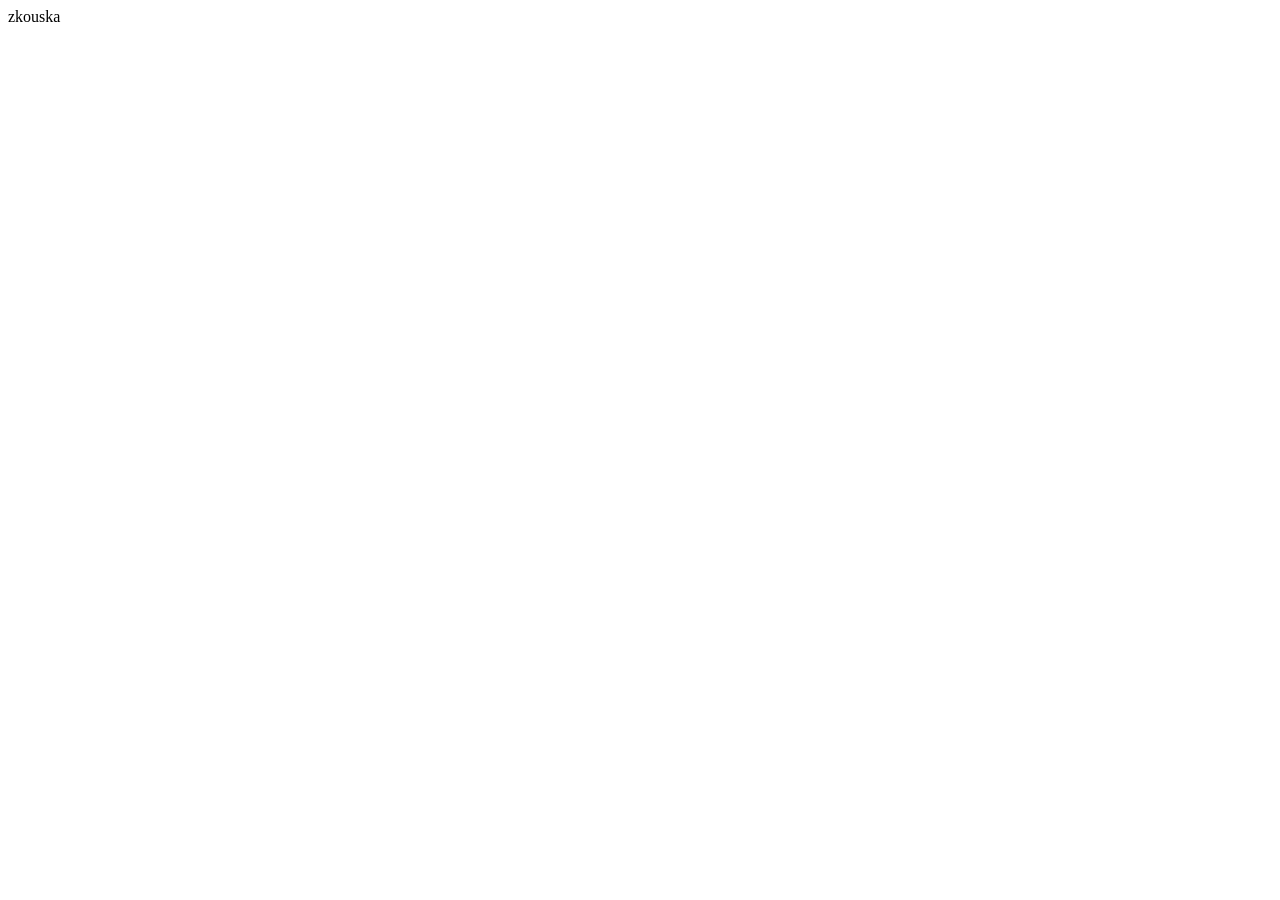
==== index.html @ f2279b3b "first commit" ====
<!DOCTYPE html>
<html lang="en">
<head>
    <meta charset="UTF-8">
    <meta name="viewport" content="width=device-width, initial-scale=1.0">
    <title>zkouska</title>
</head>
<body>
    zkouska
</body>
</html>
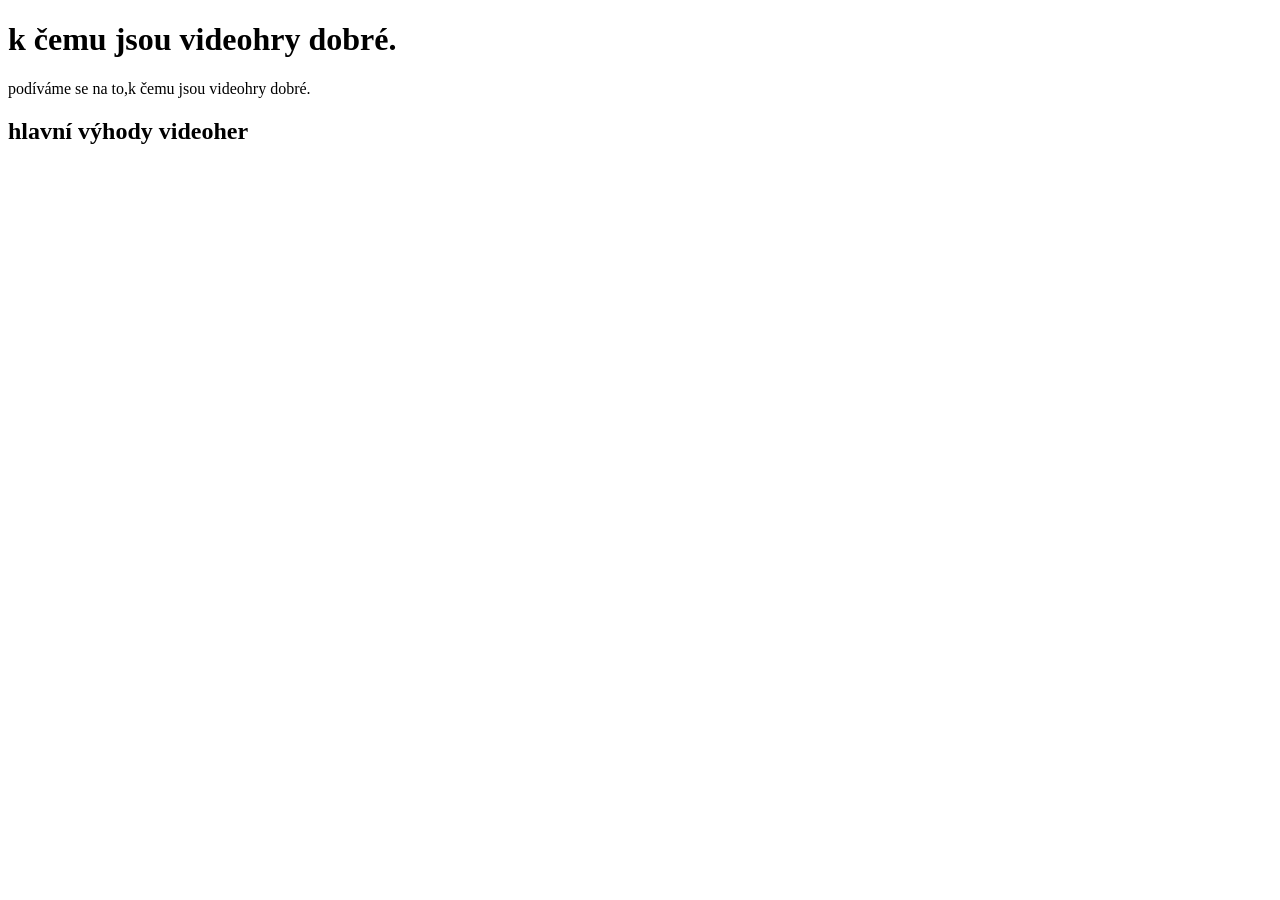
==== commit ba3e09a3: "zkouska commit github" ====
--- a/index.html
+++ b/index.html
@@ -1,11 +1,13 @@
 <!DOCTYPE html>
-<html lang="en">
+<html>
 <head>
-    <meta charset="UTF-8">
-    <meta name="viewport" content="width=device-width, initial-scale=1.0">
-    <title>zkouska</title>
+  <title>videohry</title>
+  <link href="style.css" type="text/css" rel="stylesheet">
+  <meta name="viewport" content="width=device-width, initial-scale=1.0">
+  <meta charset="utf-8">
 </head>
-<body>
-    zkouska
+<h1> k čemu jsou videohry dobré.</h1>
+<body>podíváme se na to,k čemu jsou videohry dobré.
+<h2>hlavní výhody videoher</h2>
 </body>
 </html>
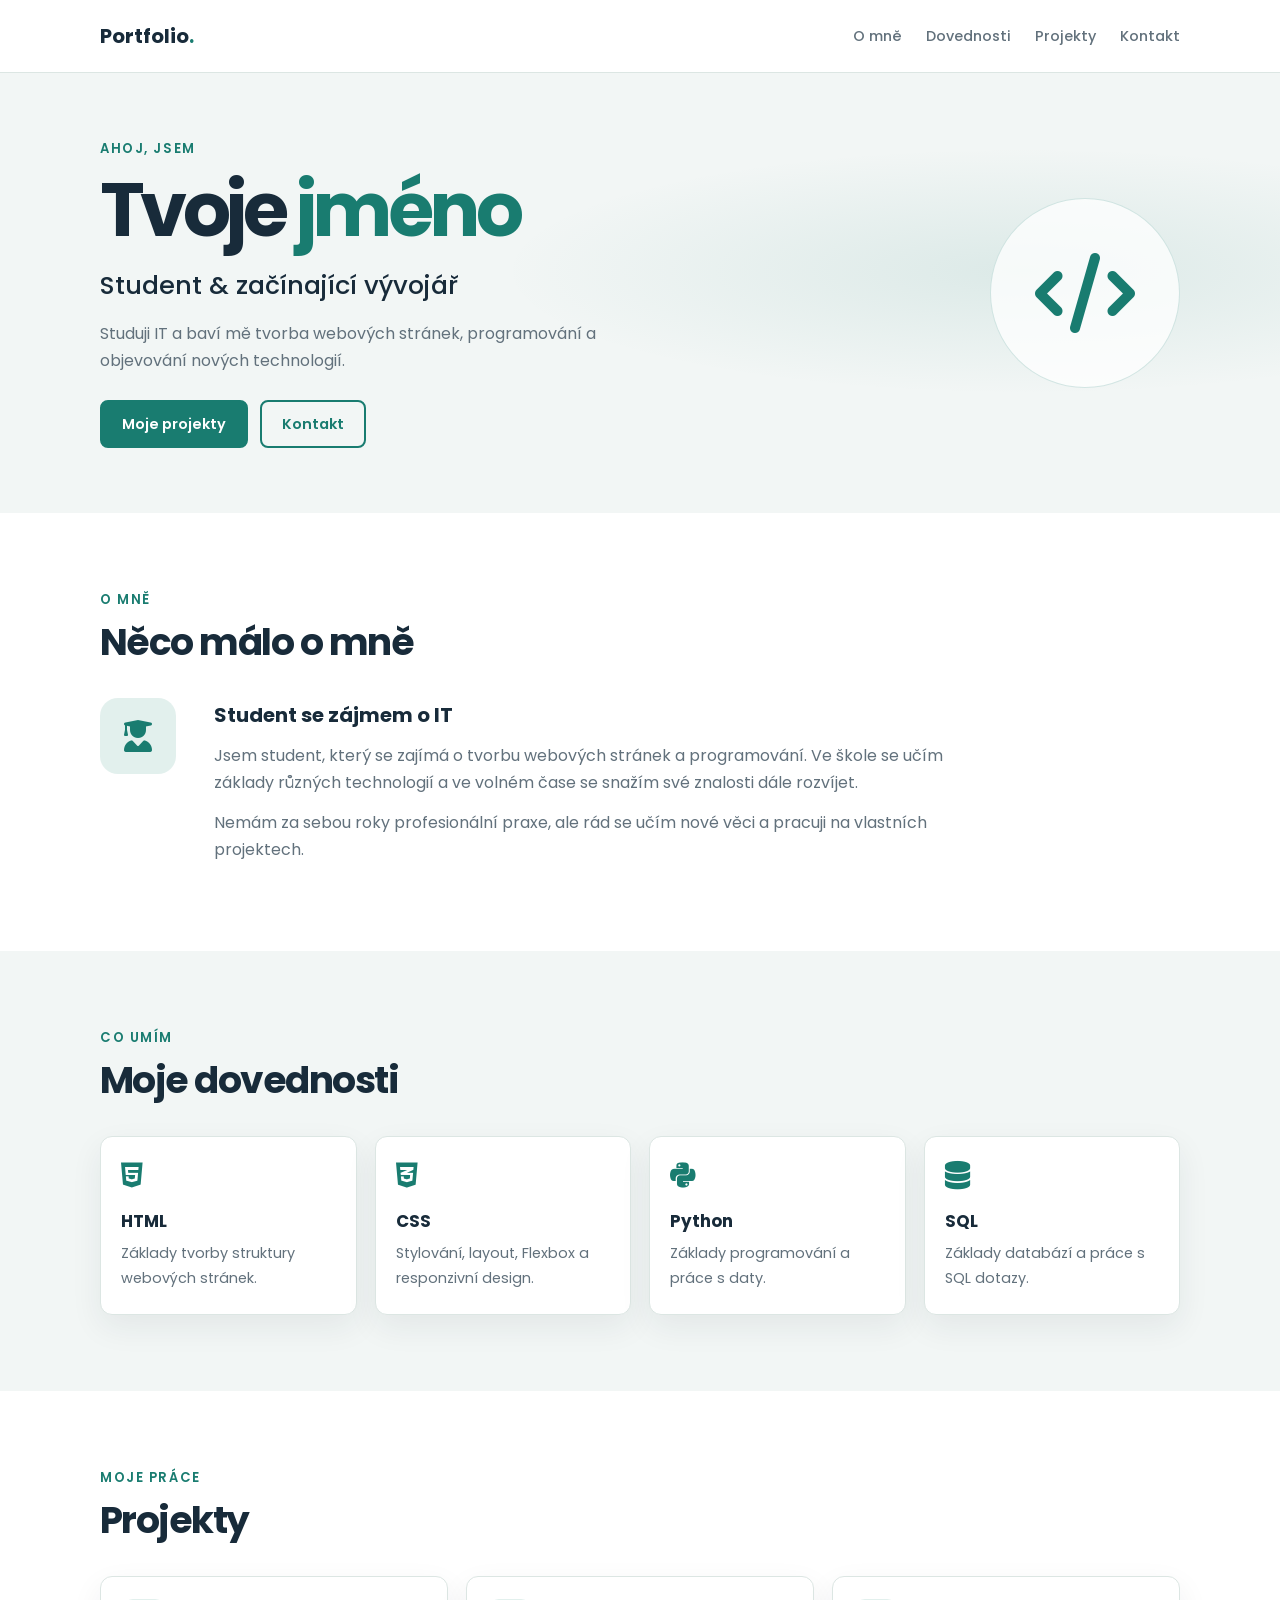
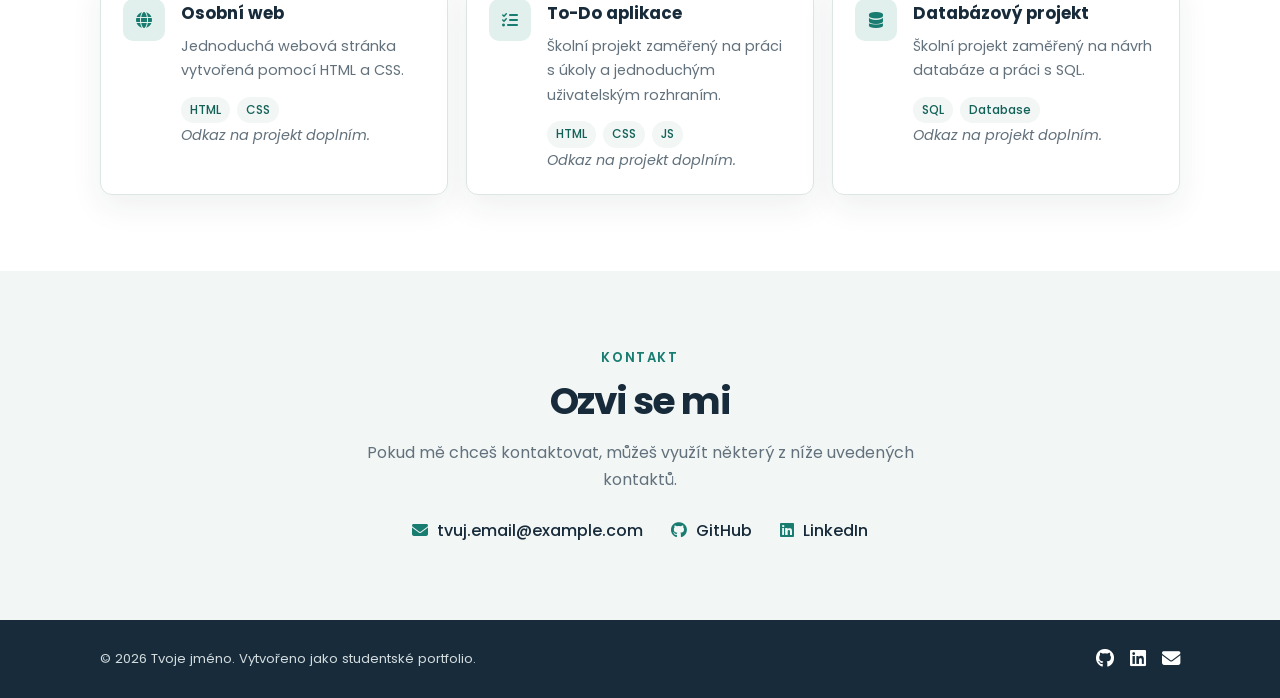
==== commit 9ec96884: "github přemistění" ====
--- a/index.html
+++ b/index.html
@@ -1,13 +1,317 @@
 <!DOCTYPE html>
-<html>
+<html lang="cs">
 <head>
-  <title>videohry</title>
-  <link href="style.css" type="text/css" rel="stylesheet">
-  <meta name="viewport" content="width=device-width, initial-scale=1.0">
-  <meta charset="utf-8">
+    <meta charset="UTF-8">
+    <meta name="viewport" content="width=device-width, initial-scale=1.0">
+
+    <title>Moje portfolio | Student</title>
+
+    <!-- Google Font -->
+    <link rel="preconnect" href="https://fonts.googleapis.com">
+    <link rel="preconnect" href="https://fonts.gstatic.com" crossorigin>
+    <link href="https://fonts.googleapis.com/css2?family=Poppins:wght@300;400;500;600;700&display=swap" rel="stylesheet">
+
+    <!-- Font Awesome -->
+    <link rel="stylesheet" href="https://cdnjs.cloudflare.com/ajax/libs/font-awesome/6.5.2/css/all.min.css">
+
+    <!-- Vlastní CSS -->
+    <link rel="stylesheet" href="style.css">
 </head>
-<h1> k čemu jsou videohry dobré.</h1>
-<body>podíváme se na to,k čemu jsou videohry dobré.
-<h2>hlavní výhody videoher</h2>
+
+<body>
+
+    <!-- Navigace -->
+    <header>
+        <nav class="navbar container">
+            <a href="#home" class="logo">Portfolio<span>.</span></a>
+
+            <ul class="nav-links">
+                <li><a href="#about">O mně</a></li>
+                <li><a href="#skills">Dovednosti</a></li>
+                <li><a href="#projects">Projekty</a></li>
+                <li><a href="#contact">Kontakt</a></li>
+            </ul>
+        </nav>
+    </header>
+
+
+    <main>
+
+        <!-- Úvodní sekce -->
+        <section id="home" class="hero">
+            <div class="container hero-content">
+
+                <div class="hero-text">
+                    <p class="subtitle">Ahoj, jsem</p>
+
+                    <h1>Tvoje <span>jméno</span></h1>
+
+                    <h2>Student & začínající vývojář</h2>
+
+                    <p>
+                        Studuji IT a baví mě tvorba webových stránek,
+                        programování a objevování nových technologií.
+                    </p>
+
+                    <div class="hero-buttons">
+                        <a href="#projects" class="btn">
+                            Moje projekty
+                        </a>
+
+                        <a href="#contact" class="btn btn-outline">
+                            Kontakt
+                        </a>
+                    </div>
+                </div>
+
+                <div class="hero-icon">
+                    <i class="fa-solid fa-code"></i>
+                </div>
+
+            </div>
+        </section>
+
+
+        <!-- O mně -->
+        <section id="about" class="section">
+            <div class="container">
+
+                <div class="section-title">
+                    <p>O mně</p>
+                    <h2>Něco málo o mně</h2>
+                </div>
+
+                <div class="about-content">
+
+                    <div class="about-icon">
+                        <i class="fa-solid fa-user-graduate"></i>
+                    </div>
+
+                    <div class="about-text">
+                        <h3>Student se zájmem o IT</h3>
+
+                        <p>
+                            Jsem student, který se zajímá o tvorbu webových
+                            stránek a programování. Ve škole se učím základy
+                            různých technologií a ve volném čase se snažím
+                            své znalosti dále rozvíjet.
+                        </p>
+
+                        <p>
+                            Nemám za sebou roky profesionální praxe, ale
+                            rád se učím nové věci a pracuji na vlastních
+                            projektech.
+                        </p>
+                    </div>
+
+                </div>
+
+            </div>
+        </section>
+
+
+        <!-- Dovednosti -->
+        <section id="skills" class="section section-gray">
+            <div class="container">
+
+                <div class="section-title">
+                    <p>Co umím</p>
+                    <h2>Moje dovednosti</h2>
+                </div>
+
+                <div class="skills-grid">
+
+                    <div class="skill-card">
+                        <i class="fa-brands fa-html5"></i>
+                        <h3>HTML</h3>
+                        <p>
+                            Základy tvorby struktury webových stránek.
+                        </p>
+                    </div>
+
+                    <div class="skill-card">
+                        <i class="fa-brands fa-css3-alt"></i>
+                        <h3>CSS</h3>
+                        <p>
+                            Stylování, layout, Flexbox a responzivní design.
+                        </p>
+                    </div>
+
+                    <div class="skill-card">
+                        <i class="fa-brands fa-python"></i>
+                        <h3>Python</h3>
+                        <p>
+                            Základy programování a práce s daty.
+                        </p>
+                    </div>
+
+                    <div class="skill-card">
+                        <i class="fa-solid fa-database"></i>
+                        <h3>SQL</h3>
+                        <p>
+                            Základy databází a práce s SQL dotazy.
+                        </p>
+                    </div>
+
+                </div>
+
+            </div>
+        </section>
+
+
+        <!-- Projekty -->
+        <section id="projects" class="section">
+            <div class="container">
+
+                <div class="section-title">
+                    <p>Moje práce</p>
+                    <h2>Projekty</h2>
+                </div>
+
+                <div class="projects-grid">
+
+                    <article class="project-card">
+
+                        <div class="project-icon">
+                            <i class="fa-solid fa-globe"></i>
+                        </div>
+
+                        <div class="project-content">
+                            <h3>Osobní web</h3>
+
+                            <p>
+                                Jednoduchá webová stránka vytvořená pomocí
+                                HTML a CSS.
+                            </p>
+
+                            <div class="tags">
+                                <span>HTML</span>
+                                <span>CSS</span>
+                            </div>
+
+                            <p class="project-note">Odkaz na projekt doplním.</p>
+                        </div>
+
+                    </article>
+
+
+                    <article class="project-card">
+
+                        <div class="project-icon">
+                            <i class="fa-solid fa-list-check"></i>
+                        </div>
+
+                        <div class="project-content">
+                            <h3>To-Do aplikace</h3>
+
+                            <p>
+                                Školní projekt zaměřený na práci s úkoly
+                                a jednoduchým uživatelským rozhraním.
+                            </p>
+
+                            <div class="tags">
+                                <span>HTML</span>
+                                <span>CSS</span>
+                                <span>JS</span>
+                            </div>
+
+                            <p class="project-note">Odkaz na projekt doplním.</p>
+                        </div>
+
+                    </article>
+
+
+                    <article class="project-card">
+
+                        <div class="project-icon">
+                            <i class="fa-solid fa-database"></i>
+                        </div>
+
+                        <div class="project-content">
+                            <h3>Databázový projekt</h3>
+
+                            <p>
+                                Školní projekt zaměřený na návrh databáze
+                                a práci s SQL.
+                            </p>
+
+                            <div class="tags">
+                                <span>SQL</span>
+                                <span>Database</span>
+                            </div>
+
+                            <p class="project-note">Odkaz na projekt doplním.</p>
+                        </div>
+
+                    </article>
+
+                </div>
+
+            </div>
+        </section>
+
+
+        <!-- Kontakt -->
+        <section id="contact" class="section section-gray">
+            <div class="container contact">
+
+                <div class="section-title">
+                    <p>Kontakt</p>
+                    <h2>Ozvi se mi</h2>
+                </div>
+
+                <p>
+                    Pokud mě chceš kontaktovat, můžeš využít některý
+                    z níže uvedených kontaktů.
+                </p>
+
+                <div class="contact-links">
+
+                    <a href="mailto:tvuj.email@example.com">
+                        <i class="fa-solid fa-envelope"></i>
+                        tvuj.email@example.com
+                    </a>
+
+                    <a href="https://github.com/" target="_blank" rel="noopener noreferrer">
+                        <i class="fa-brands fa-github"></i>
+                        GitHub
+                    </a>
+
+                    <a href="https://www.linkedin.com/" target="_blank" rel="noopener noreferrer">
+                        <i class="fa-brands fa-linkedin"></i>
+                        LinkedIn
+                    </a>
+
+                </div>
+
+            </div>
+        </section>
+
+    </main>
+
+
+    <!-- Patička -->
+    <footer>
+        <div class="container footer-content">
+            <p>
+                &copy; 2026 Tvoje jméno. Vytvořeno jako studentské portfolio.
+            </p>
+
+            <div class="social-links">
+                <a href="https://github.com/" target="_blank" rel="noopener noreferrer" aria-label="GitHub">
+                    <i class="fa-brands fa-github"></i>
+                </a>
+
+                <a href="https://www.linkedin.com/" target="_blank" rel="noopener noreferrer" aria-label="LinkedIn">
+                    <i class="fa-brands fa-linkedin"></i>
+                </a>
+
+                <a href="mailto:tvuj.email@example.com" aria-label="Email">
+                    <i class="fa-solid fa-envelope"></i>
+                </a>
+            </div>
+        </div>
+    </footer>
+
 </body>
-</html>+</html>
--- a/style.css
+++ b/style.css
@@ -0,0 +1,482 @@
+:root {
+    --color-ink: #182b3a;
+    --color-muted: #62717c;
+    --color-accent: #197c70;
+    --color-accent-dark: #126258;
+    --color-paper: #ffffff;
+    --color-soft: #f2f6f5;
+    --color-border: #dce6e3;
+    --shadow-card: 0 12px 32px rgb(24 43 58 / 7%);
+}
+
+* {
+    box-sizing: border-box;
+}
+
+html {
+    scroll-behavior: smooth;
+}
+
+body {
+    margin: 0;
+    color: var(--color-ink);
+    background: var(--color-paper);
+    font-family: "Poppins", sans-serif;
+    font-size: 16px;
+    line-height: 1.7;
+}
+
+a {
+    color: inherit;
+}
+
+a:focus-visible {
+    outline: 3px solid #efb35e;
+    outline-offset: 4px;
+}
+
+.container {
+    width: min(1080px, calc(100% - 40px));
+    margin: 0 auto;
+}
+
+header {
+    position: sticky;
+    z-index: 1;
+    top: 0;
+    background: rgb(255 255 255 / 94%);
+    border-bottom: 1px solid var(--color-border);
+    backdrop-filter: blur(12px);
+}
+
+.navbar {
+    display: flex;
+    min-height: 72px;
+    align-items: center;
+    justify-content: space-between;
+    gap: 24px;
+}
+
+.logo {
+    color: var(--color-ink);
+    font-size: 1.25rem;
+    font-weight: 700;
+    text-decoration: none;
+}
+
+.logo span,
+.hero h1 span {
+    color: var(--color-accent);
+}
+
+.nav-links {
+    display: flex;
+    flex-wrap: wrap;
+    gap: 24px;
+    margin: 0;
+    padding: 0;
+    list-style: none;
+}
+
+.nav-links a {
+    color: var(--color-muted);
+    font-size: 0.9rem;
+    font-weight: 500;
+    text-decoration: none;
+    transition: color 160ms ease;
+}
+
+.nav-links a:hover,
+.contact-links a:hover {
+    color: var(--color-accent);
+}
+
+.hero {
+    overflow: hidden;
+    background:
+        radial-gradient(ellipse at 80% 45%, rgb(25 124 112 / 10%), transparent 36%),
+        var(--color-soft);
+}
+
+.hero-content {
+    display: flex;
+    min-height: 440px;
+    align-items: center;
+    justify-content: space-between;
+    gap: 48px;
+    padding-top: 64px;
+    padding-bottom: 64px;
+}
+
+.hero-text {
+    max-width: 650px;
+}
+
+.subtitle,
+.section-title > p {
+    margin: 0 0 8px;
+    color: var(--color-accent);
+    font-size: 0.82rem;
+    font-weight: 600;
+    letter-spacing: 0.12em;
+    text-transform: uppercase;
+}
+
+.hero h1 {
+    margin: 0;
+    font-size: clamp(2.7rem, 7vw, 4.7rem);
+    letter-spacing: -0.06em;
+    line-height: 1.12;
+}
+
+.hero h2 {
+    margin: 12px 0;
+    font-size: clamp(1.15rem, 3vw, 1.6rem);
+    font-weight: 500;
+}
+
+.hero-text > p:last-of-type {
+    max-width: 550px;
+    margin: 0;
+    color: var(--color-muted);
+}
+
+.hero-buttons {
+    display: flex;
+    flex-wrap: wrap;
+    gap: 12px;
+    margin-top: 26px;
+}
+
+.btn {
+    display: inline-flex;
+    min-height: 46px;
+    align-items: center;
+    justify-content: center;
+    padding: 10px 20px;
+    border: 2px solid var(--color-accent);
+    border-radius: 8px;
+    background: var(--color-accent);
+    color: white;
+    font-size: 0.9rem;
+    font-weight: 600;
+    text-decoration: none;
+    transition: background 160ms ease, color 160ms ease, transform 160ms ease;
+}
+
+.btn:hover {
+    transform: translateY(-2px);
+    background: var(--color-accent-dark);
+}
+
+.btn-outline {
+    background: transparent;
+    color: var(--color-accent);
+}
+
+.btn-outline:hover {
+    background: var(--color-accent);
+    color: white;
+}
+
+.hero-icon {
+    display: grid;
+    width: 190px;
+    height: 190px;
+    flex: 0 0 190px;
+    place-items: center;
+    border: 1px solid rgb(25 124 112 / 18%);
+    border-radius: 50%;
+    background: rgb(255 255 255 / 75%);
+    color: var(--color-accent);
+    font-size: 5rem;
+}
+
+.section {
+    padding: 76px 0;
+    scroll-margin-top: 72px;
+}
+
+.section-gray {
+    background: var(--color-soft);
+}
+
+.section-title {
+    margin-bottom: 32px;
+}
+
+.section-title h2 {
+    margin: 0;
+    font-size: clamp(1.8rem, 4vw, 2.35rem);
+    letter-spacing: -0.04em;
+    line-height: 1.25;
+}
+
+.about-content {
+    display: grid;
+    grid-template-columns: 90px 1fr;
+    align-items: start;
+    gap: 24px;
+}
+
+.about-icon {
+    display: grid;
+    width: 76px;
+    height: 76px;
+    place-items: center;
+    border-radius: 18px;
+    background: #e2f0ed;
+    color: var(--color-accent);
+    font-size: 2rem;
+}
+
+.about-text h3 {
+    margin: 0 0 10px;
+    font-size: 1.25rem;
+}
+
+.about-text p {
+    max-width: 760px;
+    margin: 0 0 12px;
+    color: var(--color-muted);
+}
+
+.skills-grid,
+.projects-grid {
+    display: grid;
+    grid-template-columns: repeat(4, minmax(0, 1fr));
+    gap: 18px;
+}
+
+.skill-card,
+.project-card {
+    border: 1px solid var(--color-border);
+    border-radius: 12px;
+    background: var(--color-paper);
+    box-shadow: var(--shadow-card);
+}
+
+.skill-card {
+    padding: 24px 20px;
+}
+
+.skill-card > i {
+    color: var(--color-accent);
+    font-size: 1.8rem;
+}
+
+.skill-card h3,
+.project-content h3 {
+    margin: 12px 0 6px;
+    font-size: 1.05rem;
+}
+
+.skill-card p,
+.project-content > p {
+    margin: 0;
+    color: var(--color-muted);
+    font-size: 0.9rem;
+}
+
+.projects-grid {
+    grid-template-columns: repeat(3, minmax(0, 1fr));
+}
+
+.project-card {
+    display: flex;
+    gap: 16px;
+    padding: 22px;
+}
+
+.project-icon {
+    display: grid;
+    width: 42px;
+    height: 42px;
+    flex: 0 0 42px;
+    place-items: center;
+    border-radius: 10px;
+    background: #e2f0ed;
+    color: var(--color-accent);
+}
+
+.project-content h3 {
+    margin-top: 0;
+}
+
+.tags {
+    display: flex;
+    flex-wrap: wrap;
+    gap: 7px;
+    margin-top: 14px;
+}
+
+.tags span {
+    padding: 3px 9px;
+    border-radius: 999px;
+    background: var(--color-soft);
+    color: var(--color-accent-dark);
+    font-size: 0.75rem;
+    font-weight: 500;
+}
+
+.project-note {
+    margin: 14px 0 0;
+    color: var(--color-muted);
+    font-size: 0.78rem;
+    font-style: italic;
+}
+
+.contact {
+    text-align: center;
+}
+
+.contact .section-title {
+    margin-bottom: 14px;
+}
+
+.contact > p {
+    max-width: 580px;
+    margin: 0 auto;
+    color: var(--color-muted);
+}
+
+.contact-links {
+    display: flex;
+    flex-wrap: wrap;
+    justify-content: center;
+    gap: 14px 28px;
+    margin-top: 24px;
+}
+
+.contact-links a {
+    display: inline-flex;
+    align-items: center;
+    gap: 9px;
+    font-weight: 500;
+    text-decoration: none;
+    transition: color 160ms ease;
+}
+
+.contact-links i {
+    color: var(--color-accent);
+}
+
+footer {
+    background: var(--color-ink);
+    color: white;
+}
+
+.footer-content {
+    display: flex;
+    min-height: 78px;
+    align-items: center;
+    justify-content: space-between;
+    gap: 18px;
+    padding-top: 12px;
+    padding-bottom: 12px;
+}
+
+.footer-content p {
+    margin: 0;
+    color: #d2dcdf;
+    font-size: 0.82rem;
+}
+
+.social-links {
+    display: flex;
+    gap: 16px;
+}
+
+.social-links a {
+    color: white;
+    font-size: 1.15rem;
+    transition: color 160ms ease;
+}
+
+.social-links a:hover {
+    color: #8ed0c4;
+}
+
+@media (max-width: 800px) {
+    .skills-grid {
+        grid-template-columns: repeat(2, minmax(0, 1fr));
+    }
+
+    .projects-grid {
+        grid-template-columns: 1fr;
+    }
+
+    .hero-icon {
+        width: 150px;
+        height: 150px;
+        flex-basis: 150px;
+        font-size: 4rem;
+    }
+}
+
+@media (max-width: 600px) {
+    .container {
+        width: min(100% - 32px, 480px);
+    }
+
+    .navbar {
+        min-height: 64px;
+        flex-direction: column;
+        justify-content: center;
+        gap: 4px;
+        padding: 10px 0;
+    }
+
+    .nav-links {
+        justify-content: center;
+        gap: 4px 16px;
+    }
+
+    .nav-links a {
+        font-size: 0.8rem;
+    }
+
+    .hero-content {
+        min-height: auto;
+        flex-direction: column-reverse;
+        align-items: flex-start;
+        gap: 28px;
+        padding-top: 44px;
+        padding-bottom: 52px;
+    }
+
+    .hero-icon {
+        width: 100px;
+        height: 100px;
+        flex-basis: 100px;
+        align-self: center;
+        font-size: 2.8rem;
+    }
+
+    .section {
+        padding: 56px 0;
+    }
+
+    .about-content {
+        grid-template-columns: 1fr;
+        gap: 16px;
+    }
+
+    .skills-grid {
+        gap: 12px;
+    }
+
+    .skill-card {
+        padding: 18px 15px;
+    }
+
+    .project-card {
+        padding: 18px;
+    }
+
+    .footer-content {
+        flex-direction: column;
+        justify-content: center;
+        text-align: center;
+    }
+}
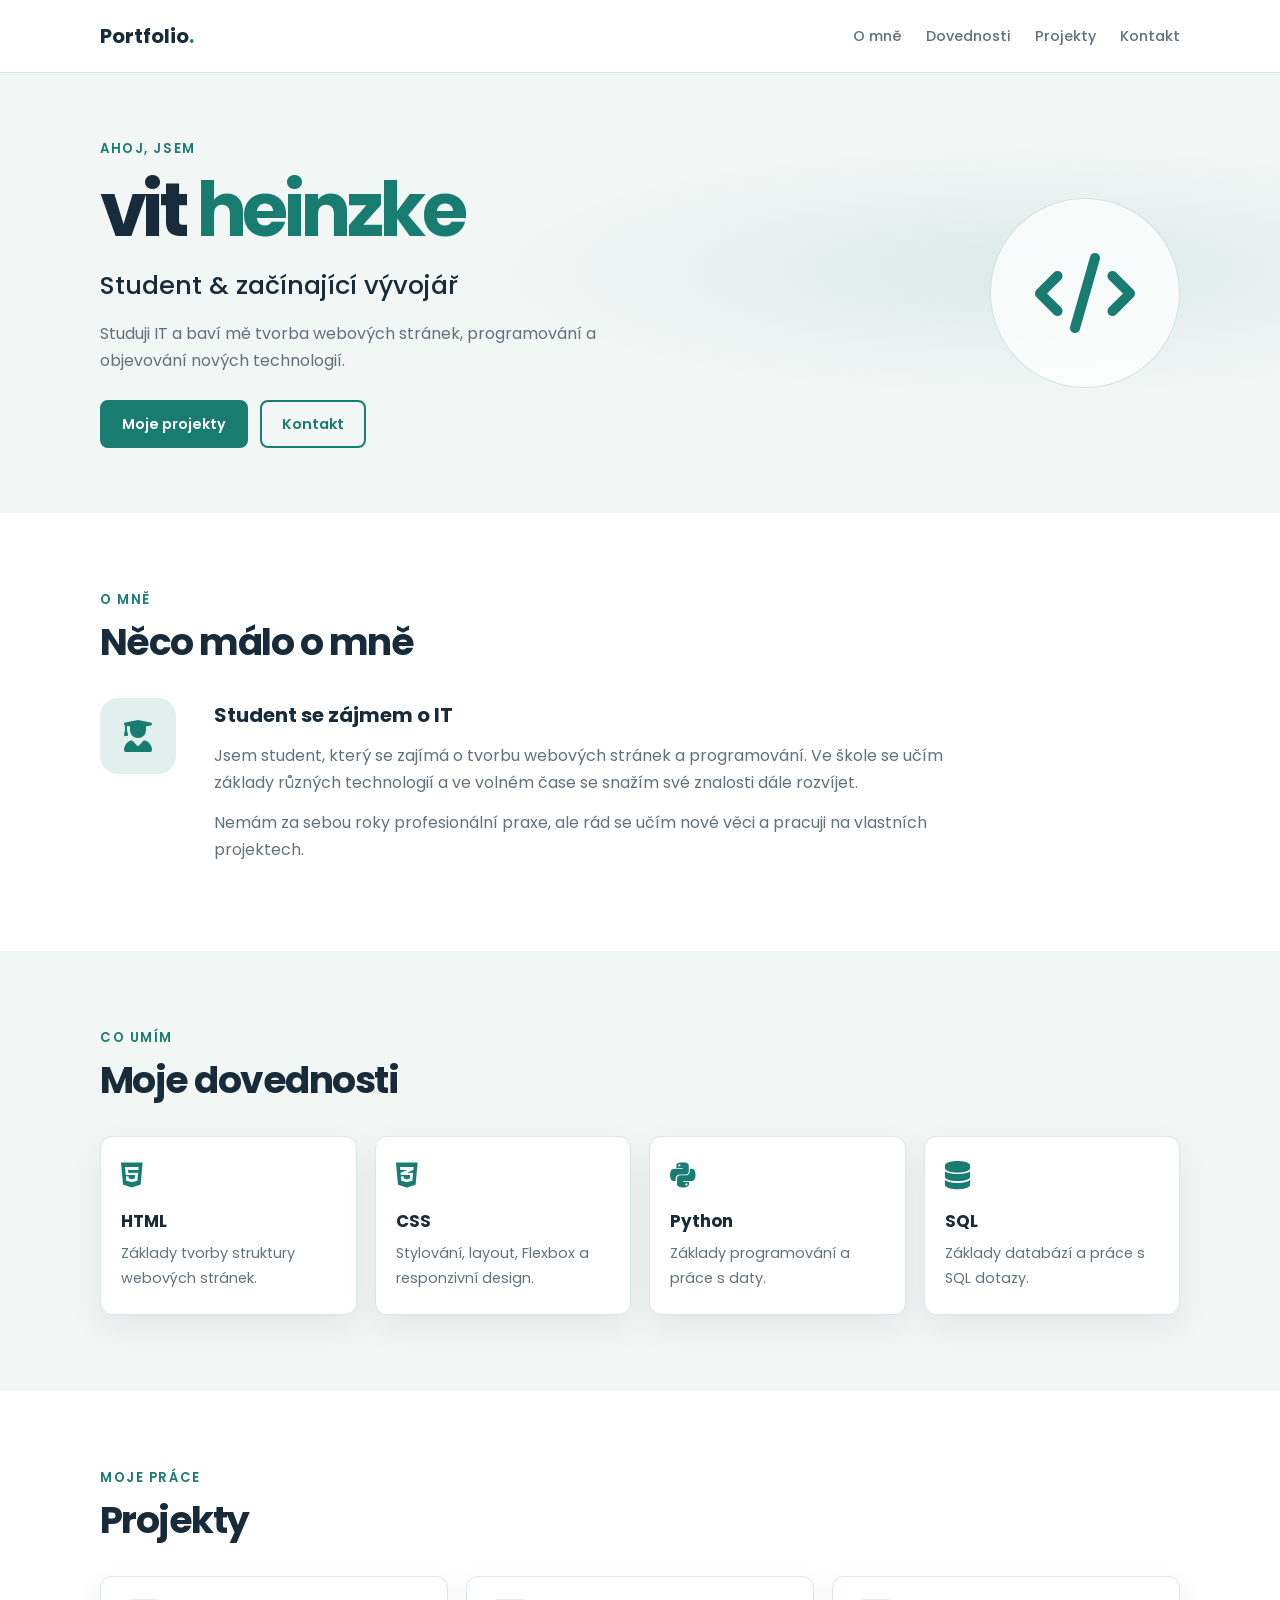
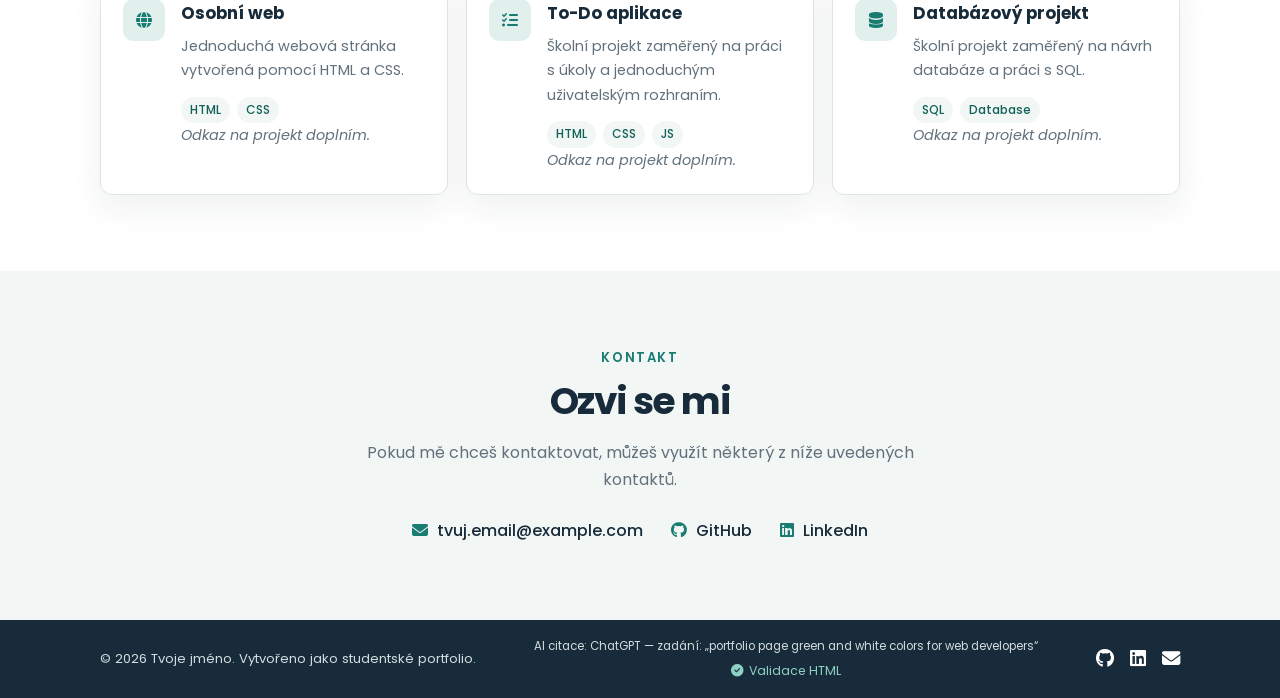
==== commit 4607cb1b: "úpravy" ====
--- a/index.html
+++ b/index.html
@@ -4,7 +4,7 @@
     <meta charset="UTF-8">
     <meta name="viewport" content="width=device-width, initial-scale=1.0">
 
-    <title>Moje portfolio | Student</title>
+    <title>Moje portfolio | vit heinzke</title>
 
     <!-- Google Font -->
     <link rel="preconnect" href="https://fonts.googleapis.com">
@@ -44,7 +44,7 @@
                 <div class="hero-text">
                     <p class="subtitle">Ahoj, jsem</p>
 
-                    <h1>Tvoje <span>jméno</span></h1>
+                    <h1>vit <span>heinzke</span></h1>
 
                     <h2>Student & začínající vývojář</h2>
 
@@ -297,6 +297,16 @@
                 &copy; 2026 Tvoje jméno. Vytvořeno jako studentské portfolio.
             </p>
 
+            <div class="footer-meta">
+                <p>
+                    AI citace: ChatGPT — zadání: „portfolio page green and white colors for web developers“
+                </p>
+                <a class="validation-link" href="https://validator.w3.org/nu/?doc=https%3A%2F%2Fvithein.github.io%2F" target="_blank" rel="noopener noreferrer">
+                    <i class="fa-solid fa-circle-check" aria-hidden="true"></i>
+                    Validace HTML
+                </a>
+            </div>
+
             <div class="social-links">
                 <a href="https://github.com/" target="_blank" rel="noopener noreferrer" aria-label="GitHub">
                     <i class="fa-brands fa-github"></i>
--- a/style.css
+++ b/style.css
@@ -382,6 +382,30 @@
     font-size: 0.82rem;
 }
 
+.footer-meta {
+    display: grid;
+    gap: 4px;
+    justify-items: center;
+    text-align: center;
+}
+
+.footer-meta p {
+    font-size: 0.72rem;
+}
+
+.validation-link {
+    display: inline-flex;
+    align-items: center;
+    gap: 6px;
+    color: #8ed0c4;
+    font-size: 0.78rem;
+    text-decoration: none;
+}
+
+.validation-link:hover {
+    color: white;
+}
+
 .social-links {
     display: flex;
     gap: 16px;
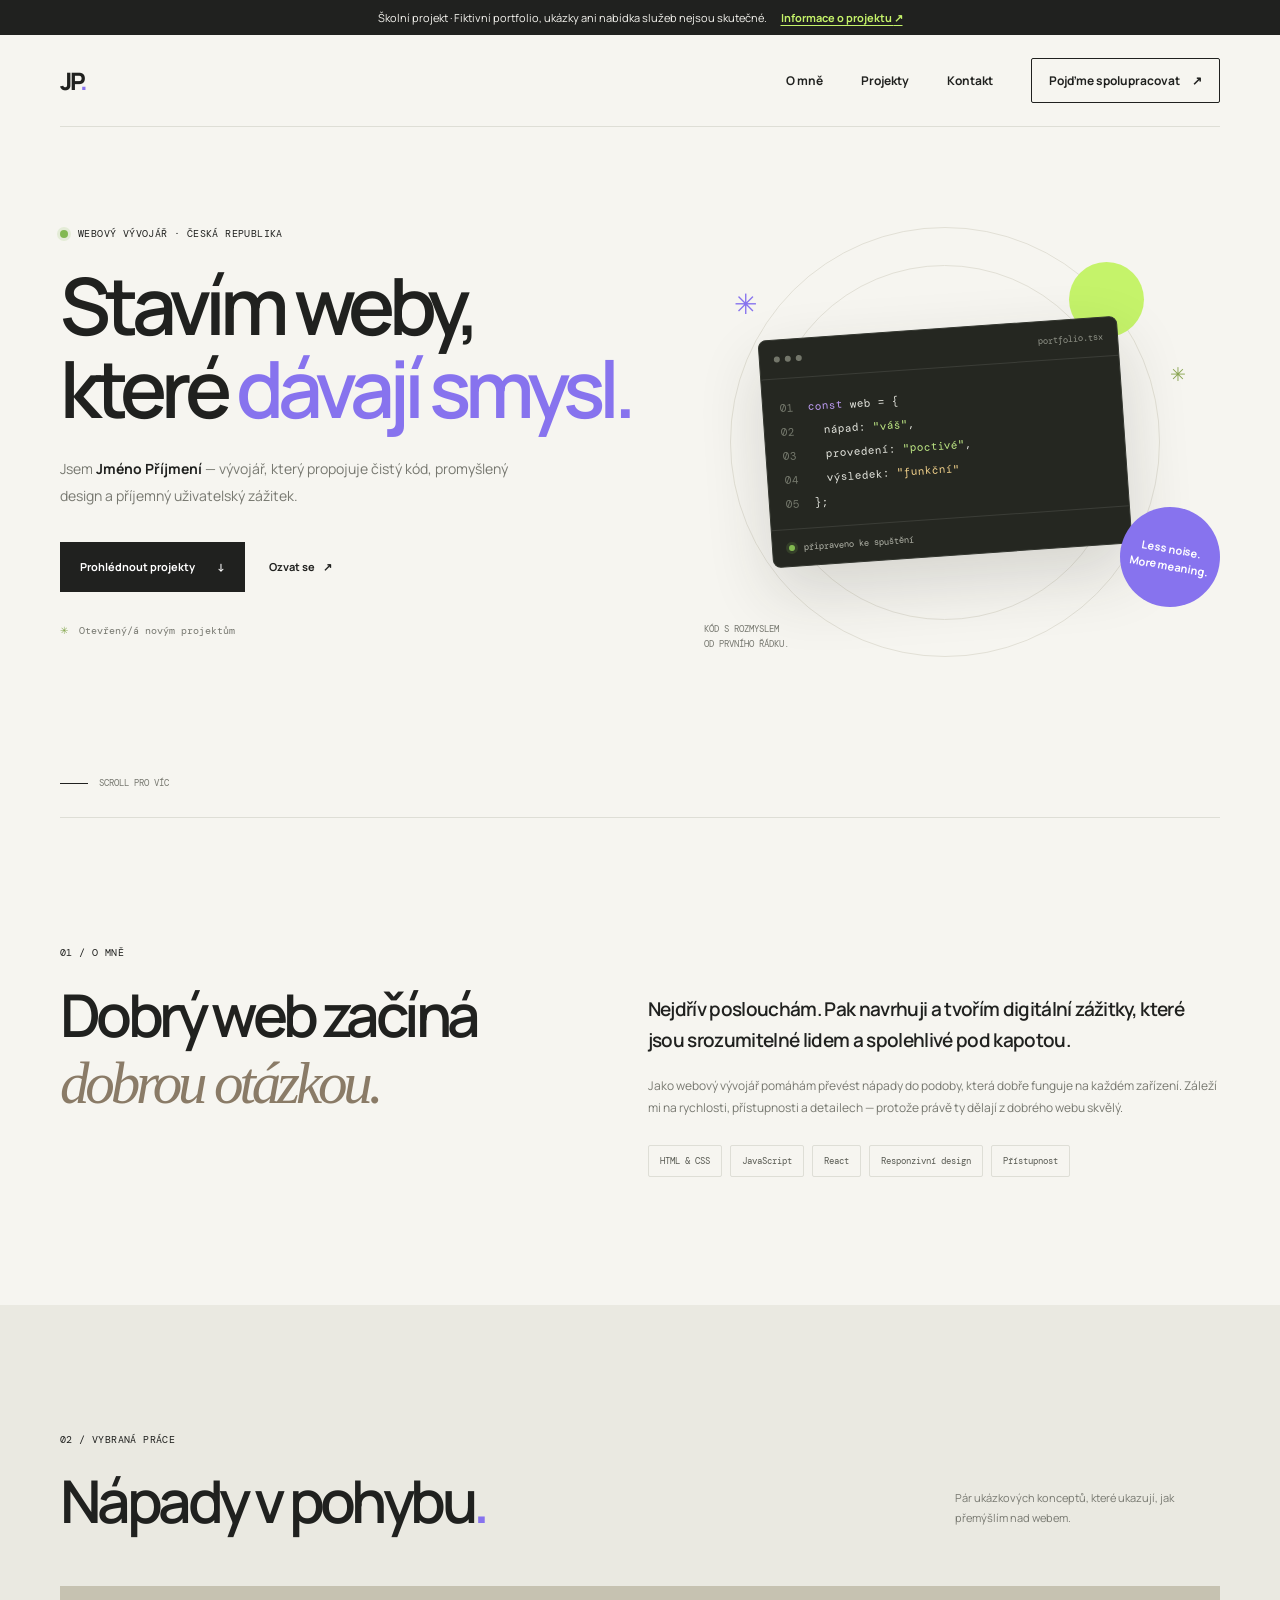
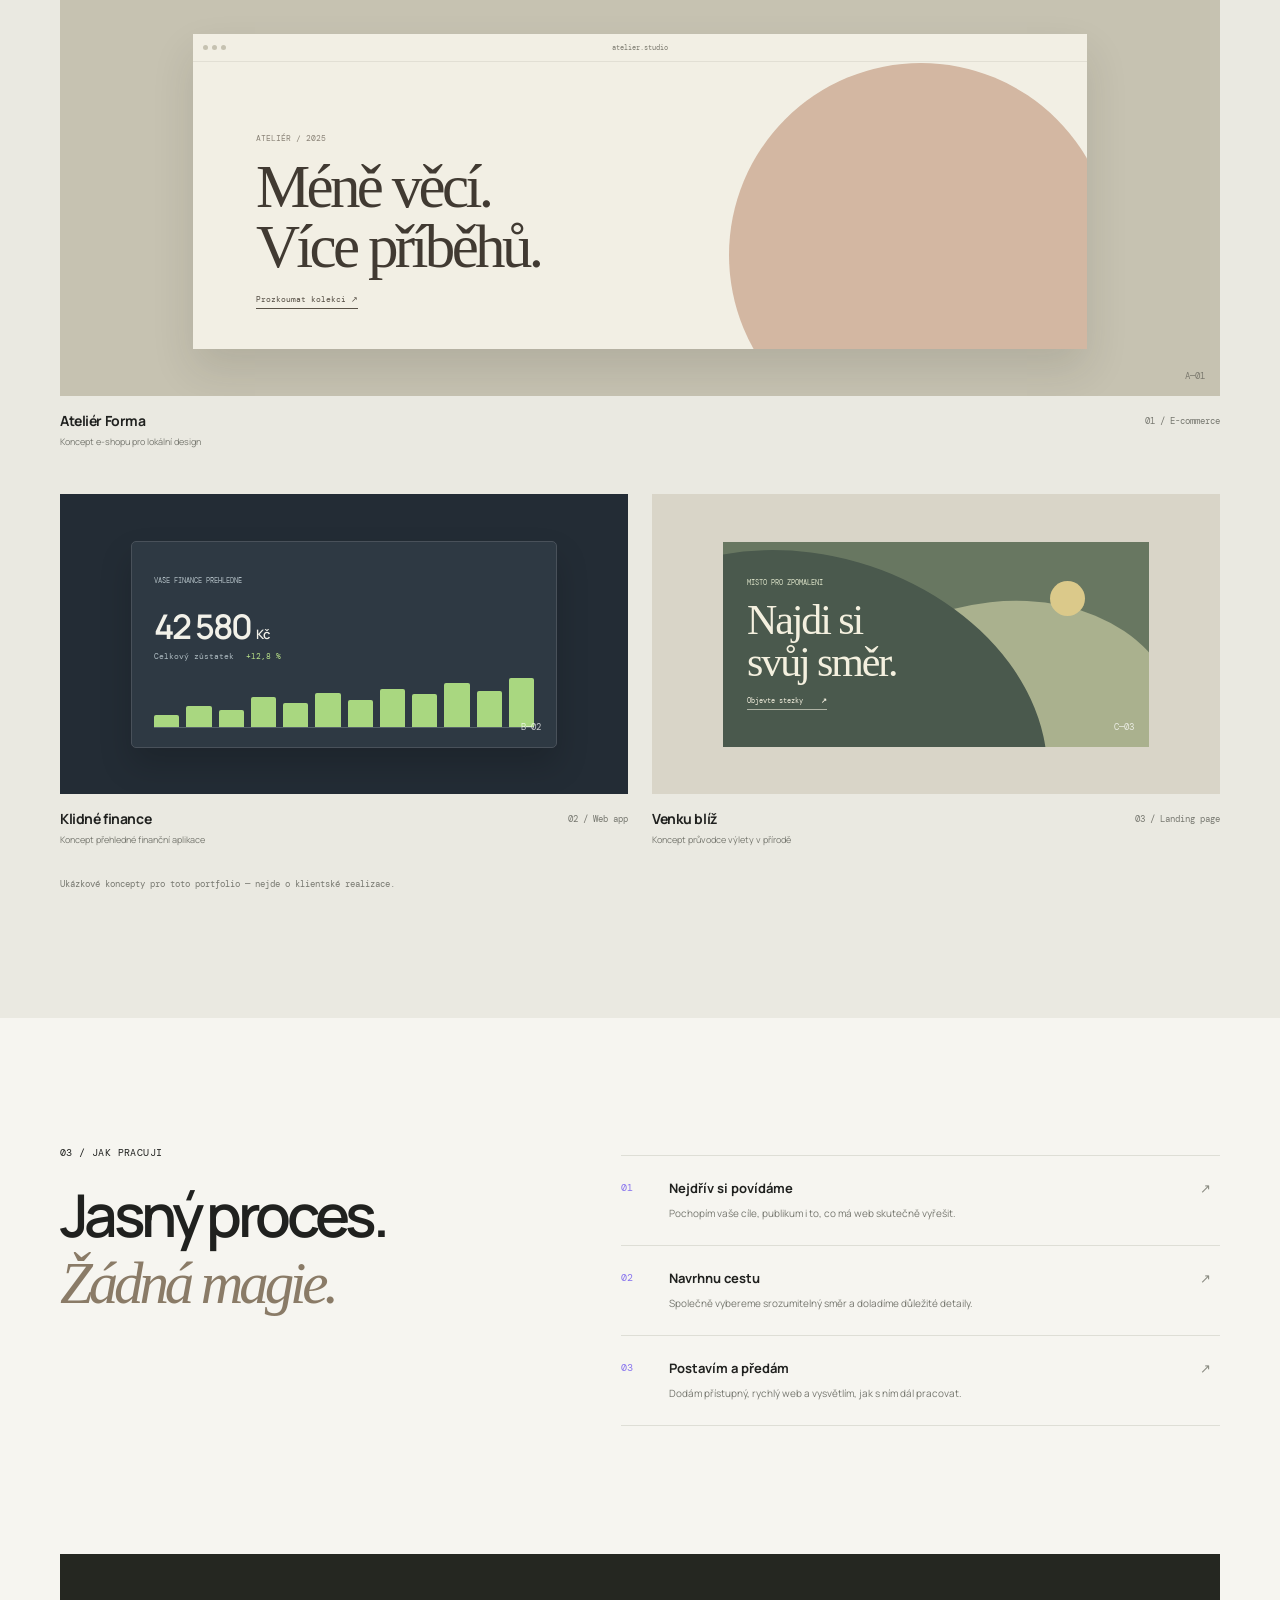
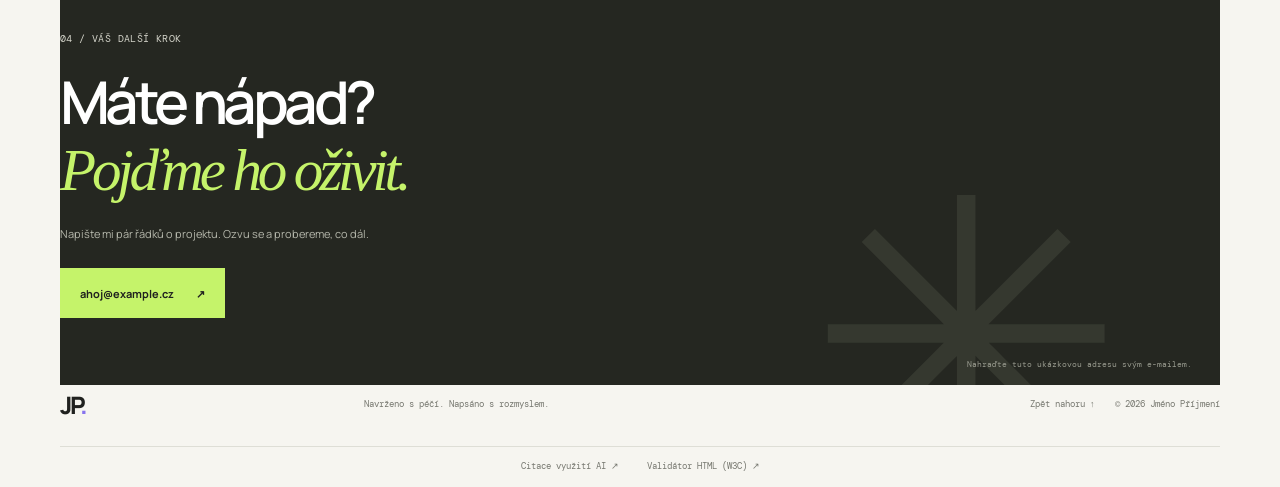
==== commit 37a28c84: "projekt1" ====
--- a/index.html
+++ b/index.html
@@ -1,327 +1,197 @@
-<!DOCTYPE html>
-<html lang="cs">
-<head>
-    <meta charset="UTF-8">
-    <meta name="viewport" content="width=device-width, initial-scale=1.0">
-
-    <title>Moje portfolio | vit heinzke</title>
-
-    <!-- Google Font -->
-    <link rel="preconnect" href="https://fonts.googleapis.com">
-    <link rel="preconnect" href="https://fonts.gstatic.com" crossorigin>
-    <link href="https://fonts.googleapis.com/css2?family=Poppins:wght@300;400;500;600;700&display=swap" rel="stylesheet">
-
-    <!-- Font Awesome -->
-    <link rel="stylesheet" href="https://cdnjs.cloudflare.com/ajax/libs/font-awesome/6.5.2/css/all.min.css">
-
-    <!-- Vlastní CSS -->
-    <link rel="stylesheet" href="style.css">
-</head>
-
-<body>
-
-    <!-- Navigace -->
-    <header>
-        <nav class="navbar container">
-            <a href="#home" class="logo">Portfolio<span>.</span></a>
-
-            <ul class="nav-links">
-                <li><a href="#about">O mně</a></li>
-                <li><a href="#skills">Dovednosti</a></li>
-                <li><a href="#projects">Projekty</a></li>
-                <li><a href="#contact">Kontakt</a></li>
-            </ul>
-        </nav>
-    </header>
-
-
-    <main>
-
-        <!-- Úvodní sekce -->
-        <section id="home" class="hero">
-            <div class="container hero-content">
-
-                <div class="hero-text">
-                    <p class="subtitle">Ahoj, jsem</p>
-
-                    <h1>vit <span>heinzke</span></h1>
-
-                    <h2>Student & začínající vývojář</h2>
-
-                    <p>
-                        Studuji IT a baví mě tvorba webových stránek,
-                        programování a objevování nových technologií.
-                    </p>
-
-                    <div class="hero-buttons">
-                        <a href="#projects" class="btn">
-                            Moje projekty
-                        </a>
-
-                        <a href="#contact" class="btn btn-outline">
-                            Kontakt
-                        </a>
-                    </div>
-                </div>
-
-                <div class="hero-icon">
-                    <i class="fa-solid fa-code"></i>
-                </div>
-
-            </div>
-        </section>
-
-
-        <!-- O mně -->
-        <section id="about" class="section">
-            <div class="container">
-
-                <div class="section-title">
-                    <p>O mně</p>
-                    <h2>Něco málo o mně</h2>
-                </div>
-
-                <div class="about-content">
-
-                    <div class="about-icon">
-                        <i class="fa-solid fa-user-graduate"></i>
-                    </div>
-
-                    <div class="about-text">
-                        <h3>Student se zájmem o IT</h3>
-
-                        <p>
-                            Jsem student, který se zajímá o tvorbu webových
-                            stránek a programování. Ve škole se učím základy
-                            různých technologií a ve volném čase se snažím
-                            své znalosti dále rozvíjet.
-                        </p>
-
-                        <p>
-                            Nemám za sebou roky profesionální praxe, ale
-                            rád se učím nové věci a pracuji na vlastních
-                            projektech.
-                        </p>
-                    </div>
-
-                </div>
-
-            </div>
-        </section>
-
-
-        <!-- Dovednosti -->
-        <section id="skills" class="section section-gray">
-            <div class="container">
-
-                <div class="section-title">
-                    <p>Co umím</p>
-                    <h2>Moje dovednosti</h2>
-                </div>
-
-                <div class="skills-grid">
-
-                    <div class="skill-card">
-                        <i class="fa-brands fa-html5"></i>
-                        <h3>HTML</h3>
-                        <p>
-                            Základy tvorby struktury webových stránek.
-                        </p>
-                    </div>
-
-                    <div class="skill-card">
-                        <i class="fa-brands fa-css3-alt"></i>
-                        <h3>CSS</h3>
-                        <p>
-                            Stylování, layout, Flexbox a responzivní design.
-                        </p>
-                    </div>
-
-                    <div class="skill-card">
-                        <i class="fa-brands fa-python"></i>
-                        <h3>Python</h3>
-                        <p>
-                            Základy programování a práce s daty.
-                        </p>
-                    </div>
-
-                    <div class="skill-card">
-                        <i class="fa-solid fa-database"></i>
-                        <h3>SQL</h3>
-                        <p>
-                            Základy databází a práce s SQL dotazy.
-                        </p>
-                    </div>
-
-                </div>
-
-            </div>
-        </section>
-
-
-        <!-- Projekty -->
-        <section id="projects" class="section">
-            <div class="container">
-
-                <div class="section-title">
-                    <p>Moje práce</p>
-                    <h2>Projekty</h2>
-                </div>
-
-                <div class="projects-grid">
-
-                    <article class="project-card">
-
-                        <div class="project-icon">
-                            <i class="fa-solid fa-globe"></i>
-                        </div>
-
-                        <div class="project-content">
-                            <h3>Osobní web</h3>
-
-                            <p>
-                                Jednoduchá webová stránka vytvořená pomocí
-                                HTML a CSS.
-                            </p>
-
-                            <div class="tags">
-                                <span>HTML</span>
-                                <span>CSS</span>
-                            </div>
-
-                            <p class="project-note">Odkaz na projekt doplním.</p>
-                        </div>
-
-                    </article>
-
-
-                    <article class="project-card">
-
-                        <div class="project-icon">
-                            <i class="fa-solid fa-list-check"></i>
-                        </div>
-
-                        <div class="project-content">
-                            <h3>To-Do aplikace</h3>
-
-                            <p>
-                                Školní projekt zaměřený na práci s úkoly
-                                a jednoduchým uživatelským rozhraním.
-                            </p>
-
-                            <div class="tags">
-                                <span>HTML</span>
-                                <span>CSS</span>
-                                <span>JS</span>
-                            </div>
-
-                            <p class="project-note">Odkaz na projekt doplním.</p>
-                        </div>
-
-                    </article>
-
-
-                    <article class="project-card">
-
-                        <div class="project-icon">
-                            <i class="fa-solid fa-database"></i>
-                        </div>
-
-                        <div class="project-content">
-                            <h3>Databázový projekt</h3>
-
-                            <p>
-                                Školní projekt zaměřený na návrh databáze
-                                a práci s SQL.
-                            </p>
-
-                            <div class="tags">
-                                <span>SQL</span>
-                                <span>Database</span>
-                            </div>
-
-                            <p class="project-note">Odkaz na projekt doplním.</p>
-                        </div>
-
-                    </article>
-
-                </div>
-
-            </div>
-        </section>
-
-
-        <!-- Kontakt -->
-        <section id="contact" class="section section-gray">
-            <div class="container contact">
-
-                <div class="section-title">
-                    <p>Kontakt</p>
-                    <h2>Ozvi se mi</h2>
-                </div>
-
-                <p>
-                    Pokud mě chceš kontaktovat, můžeš využít některý
-                    z níže uvedených kontaktů.
-                </p>
-
-                <div class="contact-links">
-
-                    <a href="mailto:tvuj.email@example.com">
-                        <i class="fa-solid fa-envelope"></i>
-                        tvuj.email@example.com
-                    </a>
-
-                    <a href="https://github.com/" target="_blank" rel="noopener noreferrer">
-                        <i class="fa-brands fa-github"></i>
-                        GitHub
-                    </a>
-
-                    <a href="https://www.linkedin.com/" target="_blank" rel="noopener noreferrer">
-                        <i class="fa-brands fa-linkedin"></i>
-                        LinkedIn
-                    </a>
-
-                </div>
-
-            </div>
-        </section>
-
-    </main>
-
-
-    <!-- Patička -->
-    <footer>
-        <div class="container footer-content">
-            <p>
-                &copy; 2026 Tvoje jméno. Vytvořeno jako studentské portfolio.
-            </p>
-
-            <div class="footer-meta">
-                <p>
-                    AI citace: ChatGPT — zadání: „portfolio page green and white colors for web developers“
-                </p>
-                <a class="validation-link" href="https://validator.w3.org/nu/?doc=https%3A%2F%2Fvithein.github.io%2F" target="_blank" rel="noopener noreferrer">
-                    <i class="fa-solid fa-circle-check" aria-hidden="true"></i>
-                    Validace HTML
-                </a>
-            </div>
-
-            <div class="social-links">
-                <a href="https://github.com/" target="_blank" rel="noopener noreferrer" aria-label="GitHub">
-                    <i class="fa-brands fa-github"></i>
-                </a>
-
-                <a href="https://www.linkedin.com/" target="_blank" rel="noopener noreferrer" aria-label="LinkedIn">
-                    <i class="fa-brands fa-linkedin"></i>
-                </a>
-
-                <a href="mailto:tvuj.email@example.com" aria-label="Email">
-                    <i class="fa-solid fa-envelope"></i>
-                </a>
-            </div>
-        </div>
-    </footer>
-
-</body>
-</html>
+<!doctype html>
+<html lang="cs">
+  <head>
+    <meta charset="utf-8">
+    <meta name="viewport" content="width=device-width, initial-scale=1">
+    <meta name="theme-color" content="#f6f5f0">
+    <meta
+      name="description"
+      content="Osobní portfolio webového vývojáře. Proměňuji nápady v rychlé, přístupné a promyšlené weby."
+    >
+    <title>Jméno Příjmení — webový vývojář</title>
+    <link rel="icon" type="image/svg+xml" href="favicon.svg">
+    <link rel="preconnect" href="https://fonts.googleapis.com">
+    <link rel="preconnect" href="https://fonts.gstatic.com" crossorigin>
+    <link
+      href="https://fonts.googleapis.com/css2?family=DM+Mono:wght@400;500&family=Manrope:wght@400;500;600;700;800&display=swap"
+      rel="stylesheet"
+    >
+    <link rel="stylesheet" href="styles.css">
+    <script src="script.js" defer></script>
+  </head>
+  <body>
+    <aside class="project-notice" aria-label="Upozornění na školní projekt">
+      <span>Školní projekt · Fiktivní portfolio, ukázky ani nabídka služeb nejsou skutečné.</span>
+      <a href="informace.html">Informace o projektu <span aria-hidden="true">↗</span></a>
+    </aside>
+    <header class="site-header">
+      <a class="wordmark" href="#domu" aria-label="Jméno Příjmení, domů">JP<span>.</span></a>
+      <button class="menu-toggle" type="button" aria-expanded="false" aria-controls="main-nav">
+        <span class="menu-toggle-label">Menu</span>
+        <span class="menu-icon" aria-hidden="true"><span></span><span></span></span>
+      </button>
+      <nav class="main-nav" id="main-nav" aria-label="Hlavní navigace">
+        <a href="#o-mne">O mně</a>
+        <a href="#projekty">Projekty</a>
+        <a href="#kontakt">Kontakt</a>
+        <a class="nav-cta" href="#kontakt">Pojďme spolupracovat <span aria-hidden="true">↗</span></a>
+      </nav>
+    </header>
+
+    <main>
+      <section class="hero section-wrap" id="domu" aria-labelledby="hero-title">
+        <div class="hero-copy">
+          <p class="eyebrow"><span class="status-dot"></span> Webový vývojář · Česká republika</p>
+          <h1 id="hero-title">Stavím weby,<br>které <span class="accent-word">dávají smysl.</span></h1>
+          <p class="hero-intro">
+            Jsem <strong>Jméno Příjmení</strong> — vývojář, který propojuje čistý kód,
+            promyšlený design a příjemný uživatelský zážitek.
+          </p>
+          <div class="hero-actions">
+            <a class="button button-dark" href="#projekty">Prohlédnout projekty <span aria-hidden="true">↓</span></a>
+            <a class="text-link" href="#kontakt">Ozvat se <span aria-hidden="true">↗</span></a>
+          </div>
+          <p class="hero-note"><span aria-hidden="true">✳</span> Otevřený/á novým projektům</p>
+        </div>
+
+        <div class="hero-art" aria-hidden="true">
+          <div class="art-orbit orbit-one"></div>
+          <div class="art-orbit orbit-two"></div>
+          <div class="art-sun"></div>
+          <div class="art-card">
+            <div class="code-top"><span></span><span></span><span></span><i>portfolio.tsx</i></div>
+            <div class="code-lines">
+              <p><span class="code-muted">01</span> <span class="code-purple">const</span> web = {</p>
+              <p><span class="code-muted">02</span> &nbsp; nápad: <span class="code-green">"váš"</span>,</p>
+              <p><span class="code-muted">03</span> &nbsp; provedení: <span class="code-green">"poctivé"</span>,</p>
+              <p><span class="code-muted">04</span> &nbsp; výsledek: <span class="code-yellow">"funkční"</span></p>
+              <p><span class="code-muted">05</span> };</p>
+            </div>
+            <div class="code-footer"><span class="status-dot"></span> připraveno ke spuštění</div>
+          </div>
+          <span class="art-sticker">Less noise.<br>More meaning.</span>
+          <span class="art-cross cross-one">✳</span>
+          <span class="art-cross cross-two">✳</span>
+          <span class="art-caption">Kód s rozmyslem<br>od prvního řádku.</span>
+        </div>
+        <a class="scroll-cue" href="#o-mne" aria-label="Přejít na sekci O mně"><span></span> Scroll pro víc</a>
+      </section>
+
+      <section class="about section-wrap section-space" id="o-mne" aria-labelledby="about-title">
+        <div class="section-heading">
+          <p class="eyebrow">01 / O mně</p>
+          <h2 id="about-title">Dobrý web začíná<br><span class="serif-accent">dobrou otázkou.</span></h2>
+        </div>
+        <div class="about-content">
+          <p class="about-lead">
+            Nejdřív poslouchám. Pak navrhuji a tvořím digitální zážitky,
+            které jsou srozumitelné lidem a spolehlivé pod kapotou.
+          </p>
+          <p class="about-text">
+            Jako webový vývojář pomáhám převést nápady do podoby, která dobře funguje
+            na každém zařízení. Záleží mi na rychlosti, přístupnosti a detailech —
+            protože právě ty dělají z dobrého webu skvělý.
+          </p>
+          <div class="skills" aria-label="Technologie a dovednosti">
+            <span>HTML &amp; CSS</span><span>JavaScript</span><span>React</span><span>Responzivní design</span><span>Přístupnost</span>
+          </div>
+        </div>
+      </section>
+
+      <section class="projects section-space" id="projekty" aria-labelledby="projects-title">
+        <div class="section-wrap">
+          <div class="projects-heading">
+            <div class="section-heading">
+              <p class="eyebrow">02 / Vybraná práce</p>
+              <h2 id="projects-title">Nápady v pohybu<span class="accent-word">.</span></h2>
+            </div>
+            <p class="projects-intro">Pár ukázkových konceptů, které ukazují, jak přemýšlím nad webem.</p>
+          </div>
+          <div class="project-grid">
+            <article class="project-card project-card-large">
+              <div class="project-visual visual-studio" aria-hidden="true">
+                <div class="studio-window">
+                  <div class="window-bar"><span></span><span></span><span></span><b>atelier.studio</b></div>
+                  <div class="studio-content">
+                    <span class="mock-label">ATELIÉR / 2025</span>
+                    <span class="mock-heading">Méně věcí.<br>Více příběhů.</span>
+                    <span class="mock-button">Prozkoumat kolekci ↗</span>
+                  </div>
+                  <div class="studio-shape"></div>
+                </div>
+                <span class="visual-index">A—01</span>
+              </div>
+              <div class="project-info">
+                <div><h3>Ateliér Forma</h3><p>Koncept e-shopu pro lokální design</p></div>
+                <span class="project-type">01 / E-commerce</span>
+              </div>
+            </article>
+            <article class="project-card">
+              <div class="project-visual visual-finance" aria-hidden="true">
+                <div class="finance-window">
+                  <span class="mock-label">VAŠE FINANCE PŘEHLEDNĚ</span>
+                  <span class="finance-balance">42 580 <small>Kč</small></span>
+                  <span class="finance-caption">Celkový zůstatek <i>+12,8 %</i></span>
+                  <div class="chart-bars"><i></i><i></i><i></i><i></i><i></i><i></i><i></i><i></i><i></i><i></i><i></i><i></i></div>
+                  <span class="visual-index">B—02</span>
+                </div>
+              </div>
+              <div class="project-info">
+                <div><h3>Klidné finance</h3><p>Koncept přehledné finanční aplikace</p></div>
+                <span class="project-type">02 / Web app</span>
+              </div>
+            </article>
+            <article class="project-card">
+              <div class="project-visual visual-nature" aria-hidden="true">
+                <div class="nature-frame">
+                  <span class="nature-overline">MÍSTO PRO ZPOMALENÍ</span>
+                  <span class="nature-title">Najdi si<br>svůj směr.</span>
+                  <span class="nature-action">Objevte stezky <b>↗</b></span>
+                  <span class="nature-sun"></span>
+                  <span class="visual-index">C—03</span>
+                </div>
+              </div>
+              <div class="project-info">
+                <div><h3>Venku blíž</h3><p>Koncept průvodce výlety v přírodě</p></div>
+                <span class="project-type">03 / Landing page</span>
+              </div>
+            </article>
+          </div>
+          <p class="projects-disclaimer">Ukázkové koncepty pro toto portfolio — nejde o klientské realizace.</p>
+        </div>
+      </section>
+
+      <section class="process section-wrap section-space" aria-labelledby="process-title">
+        <div class="section-heading">
+          <p class="eyebrow">03 / Jak pracuji</p>
+          <h2 id="process-title">Jasný proces.<br><span class="serif-accent">Žádná magie.</span></h2>
+        </div>
+        <div class="process-list">
+          <article class="process-item"><span class="process-number">01</span><div><h3>Nejdřív si povídáme</h3><p>Pochopím vaše cíle, publikum i to, co má web skutečně vyřešit.</p></div><span class="process-symbol">↗</span></article>
+          <article class="process-item"><span class="process-number">02</span><div><h3>Navrhnu cestu</h3><p>Společně vybereme srozumitelný směr a doladíme důležité detaily.</p></div><span class="process-symbol">↗</span></article>
+          <article class="process-item"><span class="process-number">03</span><div><h3>Postavím a předám</h3><p>Dodám přístupný, rychlý web a vysvětlím, jak s ním dál pracovat.</p></div><span class="process-symbol">↗</span></article>
+        </div>
+      </section>
+
+      <section class="contact section-wrap" id="kontakt" aria-labelledby="contact-title">
+        <p class="eyebrow">04 / Váš další krok</p>
+        <h2 id="contact-title">Máte nápad?<br><span class="serif-accent">Pojďme ho oživit.</span></h2>
+        <p class="contact-copy">Napište mi pár řádků o projektu. Ozvu se a probereme, co dál.</p>
+        <a class="button button-light" href="mailto:ahoj@example.cz">ahoj@example.cz <span aria-hidden="true">↗</span></a>
+        <div class="contact-decoration" aria-hidden="true">✳</div>
+        <p class="contact-note">Nahraďte tuto ukázkovou adresu svým e-mailem.</p>
+      </section>
+    </main>
+
+    <footer class="site-footer">
+      <a class="wordmark" href="#domu" aria-label="Jméno Příjmení, nahoru">JP<span>.</span></a>
+      <p>Navrženo s péčí. Napsáno s rozmyslem.</p>
+      <a class="footer-top" href="#domu">Zpět nahoru ↑</a>
+      <span class="footer-credit">© 2026 Jméno Příjmení</span>
+      <div class="footer-resources">
+        <a href="CITACE-AI.md">Citace využití AI ↗</a>
+        <a href="https://validator.w3.org/nu/" target="_blank" rel="noopener noreferrer">Validátor HTML (W3C) ↗</a>
+      </div>
+    </footer>
+  </body>
+</html>
--- a/styles.css
+++ b/styles.css
@@ -0,0 +1,1349 @@
+:root {
+  color-scheme: light;
+  --paper: #f6f5f0;
+  --ink: #20211f;
+  --muted: #777870;
+  --line: #deded6;
+  --lime: #c5f36a;
+  --purple: #8773ee;
+  --mono: "DM Mono", monospace;
+  --sans: "Manrope", sans-serif;
+}
+
+* {
+  box-sizing: border-box;
+}
+
+html {
+  scroll-behavior: smooth;
+  scroll-padding-top: 96px;
+}
+
+body {
+  margin: 0;
+  background: var(--paper);
+  color: var(--ink);
+  font-family: var(--sans);
+  -webkit-font-smoothing: antialiased;
+}
+
+a {
+  color: inherit;
+  text-decoration: none;
+}
+
+button,
+a {
+  -webkit-tap-highlight-color: transparent;
+}
+
+button:focus-visible,
+a:focus-visible {
+  outline: 3px solid var(--purple);
+  outline-offset: 4px;
+}
+
+.site-header,
+.site-footer,
+.section-wrap {
+  width: min(1160px, calc(100% - 96px));
+  margin-inline: auto;
+}
+
+.project-notice {
+  display: flex;
+  justify-content: center;
+  align-items: center;
+  flex-wrap: wrap;
+  gap: 6px 14px;
+  padding: 10px 24px;
+  background: var(--ink);
+  color: var(--paper);
+  font-size: 11px;
+  text-align: center;
+}
+
+.project-notice a {
+  color: var(--lime);
+  font-weight: 700;
+  text-decoration: underline;
+  text-underline-offset: 3px;
+}
+
+.project-notice a span {
+  text-decoration: none;
+}
+
+.project-notice a:focus-visible {
+  outline-color: var(--lime);
+}
+
+.site-header {
+  height: 92px;
+  display: flex;
+  justify-content: space-between;
+  align-items: center;
+  border-bottom: 1px solid var(--line);
+}
+
+.project-disclosure {
+  min-height: calc(100vh - 194px);
+  max-width: 760px;
+  padding-block: 100px 120px;
+}
+
+.project-disclosure .eyebrow {
+  margin-bottom: 24px;
+}
+
+.project-disclosure h1 {
+  margin-bottom: 28px;
+  font-size: clamp(42px, 6vw, 68px);
+}
+
+.project-disclosure > p:not(.eyebrow) {
+  max-width: 640px;
+  margin-bottom: 18px;
+  color: var(--muted);
+  font-size: 14px;
+  line-height: 1.8;
+}
+
+.project-disclosure .button {
+  margin-top: 14px;
+}
+
+.wordmark {
+  font-size: 24px;
+  font-weight: 800;
+  letter-spacing: -2px;
+}
+
+.wordmark span,
+.accent-word {
+  color: var(--purple);
+}
+
+.main-nav {
+  display: flex;
+  align-items: center;
+  gap: 38px;
+  font-size: 12px;
+  font-weight: 700;
+}
+
+.main-nav a:not(.nav-cta),
+.footer-top {
+  transition: color 160ms ease;
+}
+
+.main-nav a:not(.nav-cta):hover,
+.footer-top:hover {
+  color: var(--purple);
+}
+
+.nav-cta {
+  padding: 13px 17px;
+  border: 1px solid var(--ink);
+  border-radius: 2px;
+  transition: color 160ms ease, background-color 160ms ease;
+}
+
+.nav-cta:hover {
+  color: var(--paper);
+  background: var(--ink);
+}
+
+.nav-cta span {
+  margin-left: 10px;
+}
+
+.menu-toggle {
+  display: none;
+}
+
+.hero {
+  min-height: 690px;
+  position: relative;
+  display: grid;
+  grid-template-columns: 1.05fr 0.95fr;
+  align-items: center;
+  padding-top: 25px;
+  padding-bottom: 85px;
+}
+
+.hero-copy {
+  position: relative;
+  z-index: 1;
+  padding-bottom: 20px;
+}
+
+.eyebrow {
+  display: flex;
+  align-items: center;
+  gap: 10px;
+  margin: 0 0 24px;
+  font: 10px var(--mono);
+  letter-spacing: 0.04em;
+  text-transform: uppercase;
+}
+
+.status-dot {
+  display: inline-block;
+  width: 8px;
+  height: 8px;
+  border-radius: 50%;
+  background: #82b950;
+  box-shadow: 0 0 0 3px rgb(130 185 80 / 16%);
+}
+
+h1,
+h2,
+h3,
+p {
+  margin-top: 0;
+}
+
+h1,
+h2 {
+  margin-bottom: 0;
+  font-size: clamp(48px, 6.2vw, 79px);
+  font-weight: 600;
+  letter-spacing: -0.078em;
+  line-height: 1.05;
+}
+
+.hero-intro {
+  max-width: 450px;
+  margin: 26px 0 0;
+  color: var(--muted);
+  font-size: 14px;
+  line-height: 1.9;
+}
+
+.hero-intro strong {
+  color: var(--ink);
+}
+
+.hero-actions {
+  display: flex;
+  align-items: center;
+  gap: 24px;
+  margin-top: 32px;
+}
+
+.button {
+  display: inline-flex;
+  min-height: 50px;
+  align-items: center;
+  justify-content: center;
+  gap: 22px;
+  padding: 0 20px;
+  font-size: 11px;
+  font-weight: 700;
+  transition: transform 180ms ease, background-color 180ms ease;
+}
+
+.button:hover {
+  transform: translateY(-2px);
+}
+
+.button-dark {
+  color: #fff;
+  background: var(--ink);
+}
+
+.button-dark:hover {
+  background: #393b34;
+}
+
+.text-link {
+  font-size: 11px;
+  font-weight: 700;
+}
+
+.text-link span {
+  margin-left: 6px;
+}
+
+.hero-note {
+  margin: 32px 0 0;
+  color: var(--muted);
+  font: 10px var(--mono);
+}
+
+.hero-note span {
+  padding-right: 5px;
+  color: #83a64c;
+}
+
+.hero-art {
+  height: 465px;
+  position: relative;
+  display: grid;
+  place-items: center;
+}
+
+.art-orbit {
+  position: absolute;
+  width: 355px;
+  height: 355px;
+  border: 1px solid #e2e0d6;
+  border-radius: 50%;
+}
+
+.orbit-two {
+  width: 430px;
+  height: 430px;
+}
+
+.art-sun {
+  position: absolute;
+  top: 52px;
+  right: 76px;
+  width: 75px;
+  height: 75px;
+  border-radius: 50%;
+  background: var(--lime);
+}
+
+.art-card {
+  position: relative;
+  z-index: 1;
+  width: min(360px, 90%);
+  overflow: hidden;
+  border: 1px solid #33362f;
+  border-radius: 8px;
+  background: #252721;
+  box-shadow: 0 26px 64px rgb(45 46 37 / 16%);
+  transform: rotate(-4deg);
+}
+
+.code-top {
+  height: 39px;
+  display: flex;
+  align-items: center;
+  gap: 5px;
+  padding-inline: 14px;
+  border-bottom: 1px solid #3b3d37;
+}
+
+.code-top > span {
+  width: 6px;
+  height: 6px;
+  border-radius: 50%;
+  background: #73766a;
+}
+
+.code-top i {
+  margin-left: auto;
+  color: #92958a;
+  font: 9px var(--mono);
+  font-style: normal;
+}
+
+.code-lines {
+  padding: 22px 16px 18px;
+}
+
+.code-lines p {
+  margin-bottom: 10px;
+  color: #e4e5de;
+  font: 11px var(--mono);
+}
+
+.code-lines p:last-child {
+  margin-bottom: 0;
+}
+
+.code-muted {
+  padding-right: 8px;
+  color: #75796d;
+}
+
+.code-purple {
+  color: #bd9cf3;
+}
+
+.code-green {
+  color: #bee784;
+}
+
+.code-yellow {
+  color: #f1d18b;
+}
+
+.code-footer {
+  display: flex;
+  align-items: center;
+  gap: 9px;
+  padding: 12px 16px;
+  border-top: 1px solid #3b3d37;
+  color: #b4b6ab;
+  font: 9px var(--mono);
+}
+
+.code-footer .status-dot {
+  width: 6px;
+  height: 6px;
+}
+
+.art-sticker {
+  position: absolute;
+  right: 0;
+  bottom: 68px;
+  z-index: 2;
+  display: grid;
+  width: 100px;
+  height: 100px;
+  place-content: center;
+  border-radius: 50%;
+  background: var(--purple);
+  color: white;
+  font-size: 11px;
+  font-weight: 700;
+  line-height: 1.55;
+  text-align: center;
+  transform: rotate(10deg);
+}
+
+.art-cross {
+  position: absolute;
+  color: var(--purple);
+  font-size: 28px;
+}
+
+.cross-one {
+  top: 74px;
+  left: 65px;
+}
+
+.cross-two {
+  right: 34px;
+  top: 151px;
+  color: #8ba653;
+  font-size: 19px;
+}
+
+.art-caption {
+  position: absolute;
+  bottom: 22px;
+  left: 35px;
+  color: var(--muted);
+  font: 9px/1.7 var(--mono);
+  text-transform: uppercase;
+}
+
+.scroll-cue {
+  position: absolute;
+  bottom: 28px;
+  left: 0;
+  display: flex;
+  align-items: center;
+  gap: 11px;
+  color: var(--muted);
+  font: 9px var(--mono);
+  text-transform: uppercase;
+}
+
+.scroll-cue span {
+  width: 28px;
+  height: 1px;
+  background: var(--ink);
+}
+
+.section-space {
+  padding-top: 128px;
+  padding-bottom: 128px;
+}
+
+.about {
+  display: grid;
+  grid-template-columns: 0.95fr 1.05fr;
+  gap: 70px;
+  border-top: 1px solid var(--line);
+}
+
+.section-heading .eyebrow {
+  margin-bottom: 23px;
+}
+
+.section-heading h2,
+.projects-heading h2,
+.contact h2 {
+  font-size: clamp(39px, 5vw, 59px);
+  line-height: 1.12;
+}
+
+.serif-accent {
+  color: #8a7b67;
+  font-family: Georgia, "Times New Roman", serif;
+  font-weight: 400;
+  font-style: italic;
+  letter-spacing: -0.07em;
+}
+
+.about-content {
+  padding-top: 48px;
+}
+
+.about-lead {
+  margin-bottom: 18px;
+  font-size: 19px;
+  font-weight: 600;
+  letter-spacing: -0.035em;
+  line-height: 1.65;
+}
+
+.about-text {
+  margin-bottom: 25px;
+  color: var(--muted);
+  font-size: 12px;
+  line-height: 1.9;
+}
+
+.skills {
+  display: flex;
+  flex-wrap: wrap;
+  gap: 8px;
+}
+
+.skills span {
+  padding: 9px 11px;
+  border: 1px solid var(--line);
+  border-radius: 2px;
+  color: #585a52;
+  font: 9px var(--mono);
+}
+
+.projects {
+  background: #eae9e1;
+}
+
+.projects-heading {
+  display: flex;
+  justify-content: space-between;
+  align-items: end;
+  gap: 40px;
+  margin-bottom: 52px;
+}
+
+.projects-heading .eyebrow {
+  margin-bottom: 22px;
+}
+
+.projects-intro {
+  max-width: 265px;
+  margin-bottom: 7px;
+  color: var(--muted);
+  font-size: 11px;
+  line-height: 1.8;
+}
+
+.project-grid {
+  display: grid;
+  grid-template-columns: 1fr 1fr;
+  gap: 46px 24px;
+}
+
+.project-card-large {
+  grid-column: 1 / -1;
+}
+
+.project-visual {
+  min-height: 300px;
+  position: relative;
+  display: grid;
+  place-items: center;
+  overflow: hidden;
+}
+
+.project-card-large .project-visual {
+  min-height: 410px;
+}
+
+.visual-studio {
+  background: #c6c2b1;
+}
+
+.studio-window {
+  width: 77%;
+  height: 77%;
+  position: relative;
+  overflow: hidden;
+  background: #f2efe4;
+  box-shadow: 0 20px 40px rgb(31 30 25 / 12%);
+}
+
+.window-bar {
+  height: 28px;
+  position: relative;
+  display: flex;
+  align-items: center;
+  gap: 4px;
+  padding-inline: 10px;
+  border-bottom: 1px solid #e2dfd4;
+}
+
+.window-bar > span {
+  width: 5px;
+  height: 5px;
+  border-radius: 50%;
+  background: #c6c2b1;
+}
+
+.window-bar b {
+  position: absolute;
+  left: 0;
+  right: 0;
+  color: #7b796e;
+  font: 7px var(--mono);
+  font-weight: 400;
+  text-align: center;
+}
+
+.studio-content {
+  position: relative;
+  z-index: 1;
+  display: flex;
+  flex-direction: column;
+  align-items: flex-start;
+  padding: 8% 7%;
+}
+
+.mock-label {
+  color: #8a8377;
+  font: 8px var(--mono);
+}
+
+.mock-heading {
+  margin-top: 14px;
+  color: #413a32;
+  font-family: Georgia, "Times New Roman", serif;
+  font-size: clamp(28px, 5vw, 61px);
+  letter-spacing: -0.06em;
+  line-height: 0.98;
+}
+
+.mock-button {
+  margin-top: 17px;
+  padding-bottom: 4px;
+  border-bottom: 1px solid #595247;
+  color: #514a40;
+  font: 8px var(--mono);
+}
+
+.studio-shape {
+  position: absolute;
+  right: -3%;
+  bottom: -31%;
+  width: 43%;
+  aspect-ratio: 1;
+  border-radius: 50%;
+  background: #d3b7a2;
+}
+
+.visual-index {
+  position: absolute;
+  right: 15px;
+  bottom: 14px;
+  color: rgb(255 255 255 / 75%);
+  font: 9px var(--mono);
+}
+
+.visual-studio .visual-index {
+  color: #7b796e;
+}
+
+.visual-finance {
+  background: #232c35;
+}
+
+.finance-window {
+  width: 75%;
+  min-height: 205px;
+  position: relative;
+  padding: 24px 22px 19px;
+  border: 1px solid #49515a;
+  border-radius: 5px;
+  background: #2e3943;
+  box-shadow: 0 17px 32px rgb(0 0 0 / 17%);
+}
+
+.finance-window .mock-label {
+  color: #aebbc1;
+  font-size: 7px;
+}
+
+.finance-balance {
+  display: block;
+  margin-top: 15px;
+  color: #f2f1e9;
+  font-size: clamp(23px, 3.5vw, 34px);
+  font-weight: 600;
+  letter-spacing: -0.06em;
+}
+
+.finance-balance small {
+  font-size: 13px;
+  letter-spacing: 0;
+}
+
+.finance-caption {
+  display: block;
+  margin-top: 2px;
+  color: #aebbc1;
+  font: 8px var(--mono);
+}
+
+.finance-caption i {
+  margin-left: 7px;
+  color: #b9e289;
+  font-style: normal;
+}
+
+.chart-bars {
+  height: 50px;
+  display: flex;
+  align-items: end;
+  gap: 7px;
+  margin-top: 17px;
+  border-bottom: 1px solid #56636a;
+}
+
+.chart-bars i {
+  flex: 1;
+  border-radius: 2px 2px 0 0;
+  background: #a9d780;
+}
+
+.chart-bars i:nth-child(1) { height: 25%; }
+.chart-bars i:nth-child(2) { height: 43%; }
+.chart-bars i:nth-child(3) { height: 35%; }
+.chart-bars i:nth-child(4) { height: 61%; }
+.chart-bars i:nth-child(5) { height: 48%; }
+.chart-bars i:nth-child(6) { height: 70%; }
+.chart-bars i:nth-child(7) { height: 55%; }
+.chart-bars i:nth-child(8) { height: 77%; }
+.chart-bars i:nth-child(9) { height: 67%; }
+.chart-bars i:nth-child(10) { height: 90%; }
+.chart-bars i:nth-child(11) { height: 73%; }
+.chart-bars i:nth-child(12) { height: 100%; }
+
+.visual-nature {
+  background: #d9d5c8;
+}
+
+.nature-frame {
+  width: 75%;
+  min-height: 205px;
+  position: relative;
+  display: flex;
+  flex-direction: column;
+  justify-content: center;
+  overflow: hidden;
+  padding: 24px;
+  background: #687761;
+}
+
+.nature-frame::before,
+.nature-frame::after {
+  position: absolute;
+  right: -8%;
+  bottom: -74%;
+  width: 90%;
+  aspect-ratio: 1.3;
+  border-radius: 50%;
+  background: #aab18e;
+  content: "";
+  transform: rotate(-15deg);
+}
+
+.nature-frame::after {
+  right: 23%;
+  bottom: -90%;
+  width: 115%;
+  background: #4a594d;
+  transform: rotate(16deg);
+}
+
+.nature-overline,
+.nature-title,
+.nature-action {
+  position: relative;
+  z-index: 1;
+}
+
+.nature-overline {
+  color: #d8dfc5;
+  font: 7px var(--mono);
+}
+
+.nature-title {
+  margin-top: 12px;
+  color: #f4f0df;
+  font-family: Georgia, "Times New Roman", serif;
+  font-size: clamp(28px, 4vw, 42px);
+  letter-spacing: -0.05em;
+  line-height: 1;
+}
+
+.nature-action {
+  display: flex;
+  width: fit-content;
+  align-items: center;
+  gap: 18px;
+  margin-top: 13px;
+  padding-bottom: 4px;
+  border-bottom: 1px solid rgb(244 240 223 / 60%);
+  color: #f4f0df;
+  font: 7px var(--mono);
+}
+
+.nature-sun {
+  position: absolute;
+  top: 19%;
+  right: 15%;
+  width: 35px;
+  height: 35px;
+  border-radius: 50%;
+  background: #dbc98a;
+}
+
+.nature-frame .visual-index {
+  z-index: 1;
+}
+
+.project-info {
+  display: flex;
+  justify-content: space-between;
+  gap: 15px;
+  padding-top: 15px;
+}
+
+.project-info h3 {
+  margin-bottom: 5px;
+  font-size: 14px;
+  font-weight: 700;
+  letter-spacing: -0.03em;
+}
+
+.project-info p,
+.project-type {
+  margin-bottom: 0;
+  color: var(--muted);
+  font-size: 9px;
+}
+
+.project-type {
+  padding-top: 4px;
+  font-family: var(--mono);
+  white-space: nowrap;
+}
+
+.projects-disclaimer {
+  margin: 32px 0 0;
+  color: var(--muted);
+  font: 9px var(--mono);
+}
+
+.process {
+  display: grid;
+  grid-template-columns: 0.9fr 1.1fr;
+  gap: 70px;
+}
+
+.process-list {
+  padding-top: 9px;
+}
+
+.process-item {
+  display: grid;
+  grid-template-columns: 38px 1fr 20px;
+  gap: 10px;
+  align-items: start;
+  padding: 23px 0;
+  border-bottom: 1px solid var(--line);
+}
+
+.process-item:first-child {
+  border-top: 1px solid var(--line);
+}
+
+.process-number {
+  padding-top: 2px;
+  color: var(--purple);
+  font: 10px var(--mono);
+}
+
+.process-item h3 {
+  margin-bottom: 7px;
+  font-size: 13px;
+  font-weight: 700;
+}
+
+.process-item p {
+  max-width: 360px;
+  margin-bottom: 0;
+  color: var(--muted);
+  font-size: 10px;
+  line-height: 1.8;
+}
+
+.process-symbol {
+  color: #8a8b81;
+  font-size: 13px;
+}
+
+.contact {
+  width: min(1160px, calc(100% - 96px));
+  min-height: 405px;
+  position: relative;
+  overflow: hidden;
+  padding-top: 78px;
+  padding-bottom: 67px;
+  background: #252721;
+  color: white;
+}
+
+.contact .eyebrow {
+  color: #d4d4ca;
+}
+
+.contact h2 {
+  position: relative;
+  z-index: 1;
+}
+
+.contact .serif-accent {
+  color: var(--lime);
+}
+
+.contact-copy {
+  max-width: 370px;
+  margin: 20px 0 25px;
+  color: #b6b8ac;
+  font-size: 11px;
+  line-height: 1.8;
+}
+
+.button-light {
+  position: relative;
+  z-index: 1;
+  color: var(--ink);
+  background: var(--lime);
+}
+
+.button-light:hover {
+  background: #d2fa81;
+}
+
+.contact-decoration {
+  position: absolute;
+  right: 95px;
+  bottom: -132px;
+  color: #35382f;
+  font-size: 380px;
+  line-height: 1;
+}
+
+.contact-note {
+  position: absolute;
+  right: 28px;
+  bottom: 16px;
+  margin: 0;
+  color: #9a9c90;
+  font: 8px var(--mono);
+}
+
+.site-footer {
+  min-height: 102px;
+  display: grid;
+  grid-template-columns: 1fr 1.5fr 1fr auto;
+  align-items: center;
+  gap: 20px;
+}
+
+.site-footer > p,
+.footer-credit,
+.footer-top {
+  margin: 0;
+  color: var(--muted);
+  font: 9px var(--mono);
+}
+
+.footer-top {
+  text-align: right;
+}
+
+.footer-resources {
+  display: flex;
+  grid-column: 1 / -1;
+  justify-content: center;
+  flex-wrap: wrap;
+  gap: 8px 28px;
+  padding: 13px 0;
+  border-top: 1px solid var(--line);
+}
+
+.footer-resources a {
+  color: var(--muted);
+  font: 9px var(--mono);
+  text-align: center;
+  transition: color 160ms ease;
+}
+
+.footer-resources a:hover {
+  color: var(--purple);
+}
+
+@media (max-width: 480px) {
+  .footer-resources {
+    gap: 12px;
+  }
+}
+
+@media (max-width: 760px) {
+  .site-header,
+  .site-footer,
+  .section-wrap {
+    width: min(100% - 48px, 560px);
+  }
+
+  .project-notice {
+    padding-inline: 20px;
+  }
+
+  .site-header {
+    height: 72px;
+  }
+
+  .project-disclosure {
+    min-height: calc(100vh - 207px);
+    padding-block: 76px 90px;
+  }
+
+  .menu-toggle {
+    display: flex;
+    align-items: center;
+    gap: 11px;
+    padding: 10px 0 10px 10px;
+    border: 0;
+    background: transparent;
+    color: var(--ink);
+    font: 10px var(--mono);
+    cursor: pointer;
+  }
+
+  .menu-icon {
+    width: 19px;
+    display: grid;
+    gap: 5px;
+  }
+
+  .menu-icon span {
+    width: 19px;
+    height: 1px;
+    background: var(--ink);
+    transition: transform 160ms ease;
+  }
+
+  .menu-toggle[aria-expanded="true"] .menu-icon span:first-child {
+    transform: translateY(3px) rotate(45deg);
+  }
+
+  .menu-toggle[aria-expanded="true"] .menu-icon span:last-child {
+    transform: translateY(-3px) rotate(-45deg);
+  }
+
+  .main-nav {
+    position: absolute;
+    top: 70px;
+    right: 0;
+    left: 0;
+    z-index: 5;
+    display: none;
+    align-items: stretch;
+    gap: 0;
+    padding: 10px 24px 22px;
+    border-bottom: 1px solid var(--line);
+    background: var(--paper);
+  }
+
+  .main-nav.is-open {
+    display: flex;
+    flex-direction: column;
+  }
+
+  .main-nav > a:not(.nav-cta) {
+    padding: 15px 0;
+    border-bottom: 1px solid var(--line);
+  }
+
+  .nav-cta {
+    align-self: flex-start;
+    margin-top: 17px;
+  }
+
+  .hero {
+    min-height: auto;
+    grid-template-columns: 1fr;
+    padding-top: 82px;
+    padding-bottom: 81px;
+  }
+
+  .hero-copy {
+    padding-bottom: 0;
+  }
+
+  .hero h1 {
+    font-size: clamp(47px, 10vw, 69px);
+  }
+
+  .hero-intro {
+    max-width: 430px;
+    font-size: 13px;
+  }
+
+  .hero-art {
+    height: 390px;
+    margin-top: 14px;
+  }
+
+  .orbit-two {
+    width: min(390px, 95vw);
+    height: min(390px, 95vw);
+  }
+
+  .art-orbit {
+    width: min(320px, 77vw);
+    height: min(320px, 77vw);
+  }
+
+  .art-sun {
+    top: 40px;
+    right: 12%;
+    width: 62px;
+    height: 62px;
+  }
+
+  .art-sticker {
+    right: 6%;
+    bottom: 52px;
+    width: 85px;
+    height: 85px;
+    font-size: 10px;
+  }
+
+  .art-caption {
+    bottom: 0;
+    left: 15px;
+  }
+
+  .cross-one {
+    left: 12%;
+  }
+
+  .cross-two {
+    right: 4%;
+  }
+
+  .scroll-cue {
+    bottom: 20px;
+  }
+
+  .section-space {
+    padding-top: 86px;
+    padding-bottom: 86px;
+  }
+
+  .about,
+  .process {
+    grid-template-columns: 1fr;
+    gap: 20px;
+  }
+
+  .about-content {
+    padding-top: 10px;
+  }
+
+  .about-lead {
+    max-width: 500px;
+    font-size: 17px;
+  }
+
+  .projects-heading {
+    align-items: flex-start;
+    flex-direction: column;
+    gap: 17px;
+    margin-bottom: 34px;
+  }
+
+  .projects-intro {
+    max-width: 370px;
+  }
+
+  .project-card-large .project-visual {
+    min-height: 340px;
+  }
+
+  .project-visual {
+    min-height: 260px;
+  }
+
+  .project-grid {
+    gap: 35px 16px;
+  }
+
+  .project-info {
+    flex-direction: column;
+    gap: 7px;
+  }
+
+  .process {
+    gap: 28px;
+  }
+
+  .contact {
+    width: calc(100% - 32px);
+    min-height: 390px;
+    padding: 56px 24px 65px;
+  }
+
+  .contact-decoration {
+    right: -47px;
+    bottom: -82px;
+    font-size: 260px;
+  }
+
+  .contact-note {
+    right: 15px;
+    bottom: 13px;
+    font-size: 7px;
+  }
+
+  .site-footer {
+    min-height: 135px;
+    grid-template-columns: 1fr 1fr;
+    gap: 9px;
+    padding-block: 22px;
+  }
+
+  .site-footer > p {
+    text-align: right;
+  }
+
+  .footer-credit {
+    text-align: right;
+  }
+}
+
+@media (max-width: 480px) {
+  .project-notice {
+    font-size: 10px;
+  }
+
+  .site-header,
+  .section-wrap {
+    width: calc(100% - 40px);
+  }
+
+  .eyebrow {
+    font-size: 9px;
+  }
+
+  .hero {
+    padding-top: 66px;
+  }
+
+  .hero-actions {
+    gap: 17px;
+  }
+
+  .button {
+    gap: 13px;
+    padding-inline: 14px;
+    font-size: 10px;
+  }
+
+  .hero-art {
+    height: 333px;
+    margin-top: 27px;
+  }
+
+  .art-card {
+    width: 88%;
+  }
+
+  .code-lines p {
+    font-size: 9px;
+  }
+
+  .art-sticker {
+    right: 0;
+    bottom: 39px;
+  }
+
+  .section-heading h2,
+  .projects-heading h2,
+  .contact h2 {
+    font-size: clamp(38px, 10vw, 48px);
+  }
+
+  .project-grid {
+    grid-template-columns: 1fr;
+    gap: 32px;
+  }
+
+  .project-card-large {
+    grid-column: auto;
+  }
+
+  .project-card-large .project-visual {
+    min-height: 300px;
+  }
+
+  .project-visual {
+    min-height: 285px;
+  }
+
+  .project-info {
+    flex-direction: row;
+    align-items: flex-start;
+  }
+
+  .project-type {
+    text-align: right;
+  }
+
+  .finance-window,
+  .nature-frame {
+    width: 80%;
+  }
+
+  .contact {
+    width: calc(100% - 24px);
+    padding-inline: 20px;
+  }
+
+  .contact-decoration {
+    right: -64px;
+    font-size: 225px;
+  }
+
+  .contact-note {
+    max-width: 210px;
+    text-align: right;
+  }
+}
+
+@media (prefers-reduced-motion: reduce) {
+  *,
+  *::before,
+  *::after {
+    scroll-behavior: auto !important;
+    animation-duration: 0.01ms !important;
+    animation-iteration-count: 1 !important;
+    transition-duration: 0.01ms !important;
+  }
+}
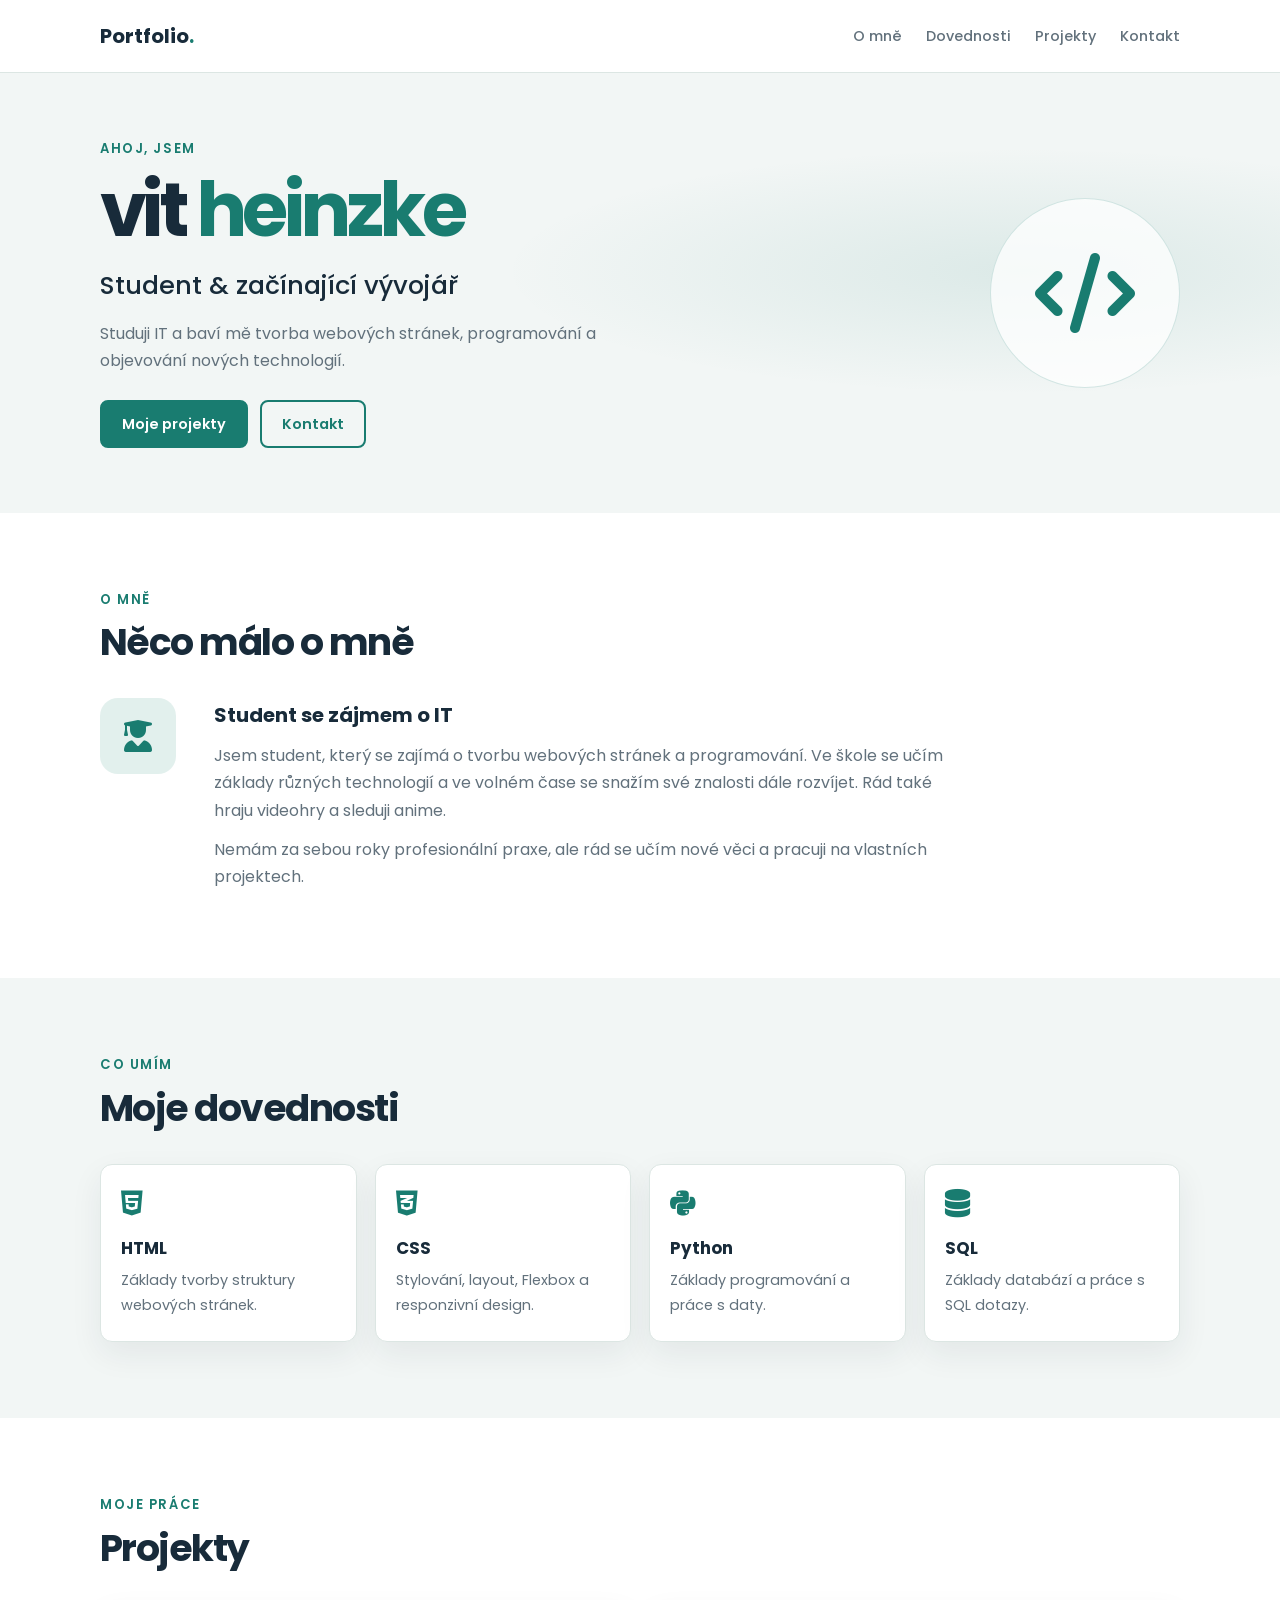
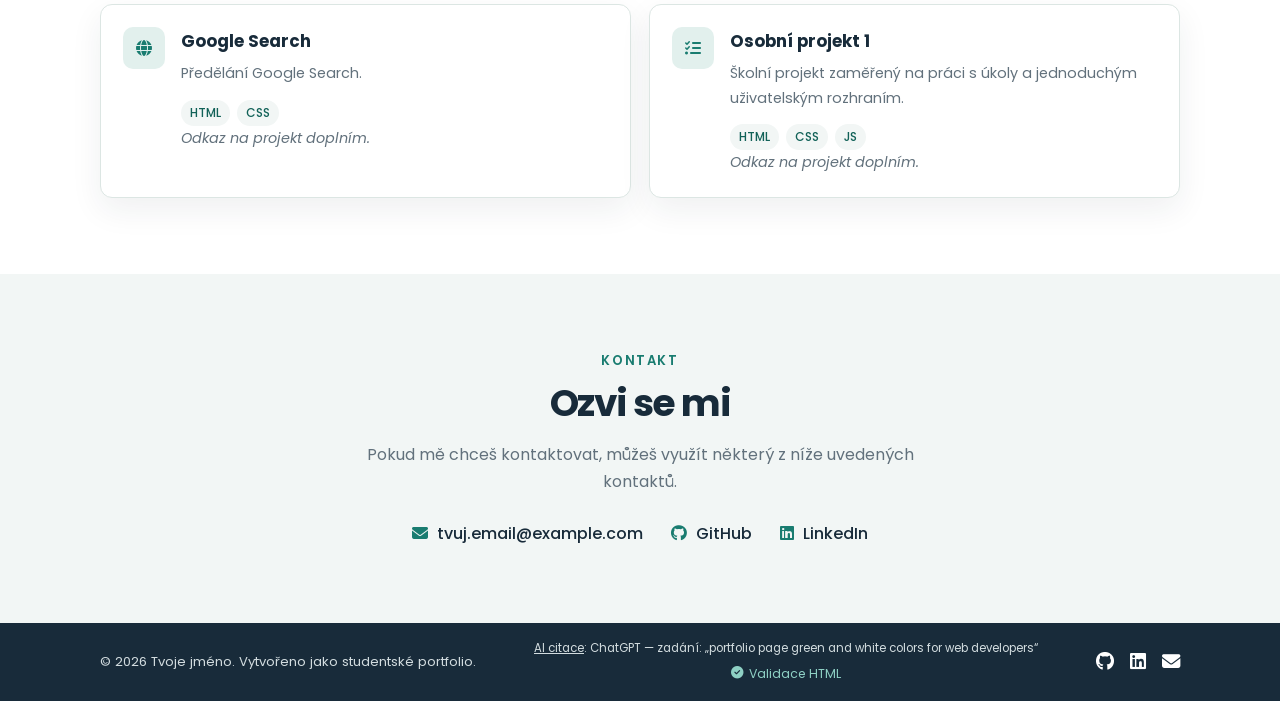
==== commit 1e2b48b0: "Update portfolio content and layout; remove old video game page, adjust project grid" ====
--- a/index.html
+++ b/index.html
@@ -1,197 +1,303 @@
-<!doctype html>
-<html lang="cs">
-  <head>
-    <meta charset="utf-8">
-    <meta name="viewport" content="width=device-width, initial-scale=1">
-    <meta name="theme-color" content="#f6f5f0">
-    <meta
-      name="description"
-      content="Osobní portfolio webového vývojáře. Proměňuji nápady v rychlé, přístupné a promyšlené weby."
-    >
-    <title>Jméno Příjmení — webový vývojář</title>
-    <link rel="icon" type="image/svg+xml" href="favicon.svg">
-    <link rel="preconnect" href="https://fonts.googleapis.com">
-    <link rel="preconnect" href="https://fonts.gstatic.com" crossorigin>
-    <link
-      href="https://fonts.googleapis.com/css2?family=DM+Mono:wght@400;500&family=Manrope:wght@400;500;600;700;800&display=swap"
-      rel="stylesheet"
-    >
-    <link rel="stylesheet" href="styles.css">
-    <script src="script.js" defer></script>
-  </head>
-  <body>
-    <aside class="project-notice" aria-label="Upozornění na školní projekt">
-      <span>Školní projekt · Fiktivní portfolio, ukázky ani nabídka služeb nejsou skutečné.</span>
-      <a href="informace.html">Informace o projektu <span aria-hidden="true">↗</span></a>
-    </aside>
-    <header class="site-header">
-      <a class="wordmark" href="#domu" aria-label="Jméno Příjmení, domů">JP<span>.</span></a>
-      <button class="menu-toggle" type="button" aria-expanded="false" aria-controls="main-nav">
-        <span class="menu-toggle-label">Menu</span>
-        <span class="menu-icon" aria-hidden="true"><span></span><span></span></span>
-      </button>
-      <nav class="main-nav" id="main-nav" aria-label="Hlavní navigace">
-        <a href="#o-mne">O mně</a>
-        <a href="#projekty">Projekty</a>
-        <a href="#kontakt">Kontakt</a>
-        <a class="nav-cta" href="#kontakt">Pojďme spolupracovat <span aria-hidden="true">↗</span></a>
-      </nav>
-    </header>
-
-    <main>
-      <section class="hero section-wrap" id="domu" aria-labelledby="hero-title">
-        <div class="hero-copy">
-          <p class="eyebrow"><span class="status-dot"></span> Webový vývojář · Česká republika</p>
-          <h1 id="hero-title">Stavím weby,<br>které <span class="accent-word">dávají smysl.</span></h1>
-          <p class="hero-intro">
-            Jsem <strong>Jméno Příjmení</strong> — vývojář, který propojuje čistý kód,
-            promyšlený design a příjemný uživatelský zážitek.
-          </p>
-          <div class="hero-actions">
-            <a class="button button-dark" href="#projekty">Prohlédnout projekty <span aria-hidden="true">↓</span></a>
-            <a class="text-link" href="#kontakt">Ozvat se <span aria-hidden="true">↗</span></a>
-          </div>
-          <p class="hero-note"><span aria-hidden="true">✳</span> Otevřený/á novým projektům</p>
-        </div>
-
-        <div class="hero-art" aria-hidden="true">
-          <div class="art-orbit orbit-one"></div>
-          <div class="art-orbit orbit-two"></div>
-          <div class="art-sun"></div>
-          <div class="art-card">
-            <div class="code-top"><span></span><span></span><span></span><i>portfolio.tsx</i></div>
-            <div class="code-lines">
-              <p><span class="code-muted">01</span> <span class="code-purple">const</span> web = {</p>
-              <p><span class="code-muted">02</span> &nbsp; nápad: <span class="code-green">"váš"</span>,</p>
-              <p><span class="code-muted">03</span> &nbsp; provedení: <span class="code-green">"poctivé"</span>,</p>
-              <p><span class="code-muted">04</span> &nbsp; výsledek: <span class="code-yellow">"funkční"</span></p>
-              <p><span class="code-muted">05</span> };</p>
-            </div>
-            <div class="code-footer"><span class="status-dot"></span> připraveno ke spuštění</div>
-          </div>
-          <span class="art-sticker">Less noise.<br>More meaning.</span>
-          <span class="art-cross cross-one">✳</span>
-          <span class="art-cross cross-two">✳</span>
-          <span class="art-caption">Kód s rozmyslem<br>od prvního řádku.</span>
-        </div>
-        <a class="scroll-cue" href="#o-mne" aria-label="Přejít na sekci O mně"><span></span> Scroll pro víc</a>
-      </section>
-
-      <section class="about section-wrap section-space" id="o-mne" aria-labelledby="about-title">
-        <div class="section-heading">
-          <p class="eyebrow">01 / O mně</p>
-          <h2 id="about-title">Dobrý web začíná<br><span class="serif-accent">dobrou otázkou.</span></h2>
-        </div>
-        <div class="about-content">
-          <p class="about-lead">
-            Nejdřív poslouchám. Pak navrhuji a tvořím digitální zážitky,
-            které jsou srozumitelné lidem a spolehlivé pod kapotou.
-          </p>
-          <p class="about-text">
-            Jako webový vývojář pomáhám převést nápady do podoby, která dobře funguje
-            na každém zařízení. Záleží mi na rychlosti, přístupnosti a detailech —
-            protože právě ty dělají z dobrého webu skvělý.
-          </p>
-          <div class="skills" aria-label="Technologie a dovednosti">
-            <span>HTML &amp; CSS</span><span>JavaScript</span><span>React</span><span>Responzivní design</span><span>Přístupnost</span>
-          </div>
-        </div>
-      </section>
-
-      <section class="projects section-space" id="projekty" aria-labelledby="projects-title">
-        <div class="section-wrap">
-          <div class="projects-heading">
-            <div class="section-heading">
-              <p class="eyebrow">02 / Vybraná práce</p>
-              <h2 id="projects-title">Nápady v pohybu<span class="accent-word">.</span></h2>
-            </div>
-            <p class="projects-intro">Pár ukázkových konceptů, které ukazují, jak přemýšlím nad webem.</p>
-          </div>
-          <div class="project-grid">
-            <article class="project-card project-card-large">
-              <div class="project-visual visual-studio" aria-hidden="true">
-                <div class="studio-window">
-                  <div class="window-bar"><span></span><span></span><span></span><b>atelier.studio</b></div>
-                  <div class="studio-content">
-                    <span class="mock-label">ATELIÉR / 2025</span>
-                    <span class="mock-heading">Méně věcí.<br>Více příběhů.</span>
-                    <span class="mock-button">Prozkoumat kolekci ↗</span>
-                  </div>
-                  <div class="studio-shape"></div>
-                </div>
-                <span class="visual-index">A—01</span>
-              </div>
-              <div class="project-info">
-                <div><h3>Ateliér Forma</h3><p>Koncept e-shopu pro lokální design</p></div>
-                <span class="project-type">01 / E-commerce</span>
-              </div>
-            </article>
-            <article class="project-card">
-              <div class="project-visual visual-finance" aria-hidden="true">
-                <div class="finance-window">
-                  <span class="mock-label">VAŠE FINANCE PŘEHLEDNĚ</span>
-                  <span class="finance-balance">42 580 <small>Kč</small></span>
-                  <span class="finance-caption">Celkový zůstatek <i>+12,8 %</i></span>
-                  <div class="chart-bars"><i></i><i></i><i></i><i></i><i></i><i></i><i></i><i></i><i></i><i></i><i></i><i></i></div>
-                  <span class="visual-index">B—02</span>
-                </div>
-              </div>
-              <div class="project-info">
-                <div><h3>Klidné finance</h3><p>Koncept přehledné finanční aplikace</p></div>
-                <span class="project-type">02 / Web app</span>
-              </div>
-            </article>
-            <article class="project-card">
-              <div class="project-visual visual-nature" aria-hidden="true">
-                <div class="nature-frame">
-                  <span class="nature-overline">MÍSTO PRO ZPOMALENÍ</span>
-                  <span class="nature-title">Najdi si<br>svůj směr.</span>
-                  <span class="nature-action">Objevte stezky <b>↗</b></span>
-                  <span class="nature-sun"></span>
-                  <span class="visual-index">C—03</span>
-                </div>
-              </div>
-              <div class="project-info">
-                <div><h3>Venku blíž</h3><p>Koncept průvodce výlety v přírodě</p></div>
-                <span class="project-type">03 / Landing page</span>
-              </div>
-            </article>
-          </div>
-          <p class="projects-disclaimer">Ukázkové koncepty pro toto portfolio — nejde o klientské realizace.</p>
-        </div>
-      </section>
-
-      <section class="process section-wrap section-space" aria-labelledby="process-title">
-        <div class="section-heading">
-          <p class="eyebrow">03 / Jak pracuji</p>
-          <h2 id="process-title">Jasný proces.<br><span class="serif-accent">Žádná magie.</span></h2>
-        </div>
-        <div class="process-list">
-          <article class="process-item"><span class="process-number">01</span><div><h3>Nejdřív si povídáme</h3><p>Pochopím vaše cíle, publikum i to, co má web skutečně vyřešit.</p></div><span class="process-symbol">↗</span></article>
-          <article class="process-item"><span class="process-number">02</span><div><h3>Navrhnu cestu</h3><p>Společně vybereme srozumitelný směr a doladíme důležité detaily.</p></div><span class="process-symbol">↗</span></article>
-          <article class="process-item"><span class="process-number">03</span><div><h3>Postavím a předám</h3><p>Dodám přístupný, rychlý web a vysvětlím, jak s ním dál pracovat.</p></div><span class="process-symbol">↗</span></article>
-        </div>
-      </section>
-
-      <section class="contact section-wrap" id="kontakt" aria-labelledby="contact-title">
-        <p class="eyebrow">04 / Váš další krok</p>
-        <h2 id="contact-title">Máte nápad?<br><span class="serif-accent">Pojďme ho oživit.</span></h2>
-        <p class="contact-copy">Napište mi pár řádků o projektu. Ozvu se a probereme, co dál.</p>
-        <a class="button button-light" href="mailto:ahoj@example.cz">ahoj@example.cz <span aria-hidden="true">↗</span></a>
-        <div class="contact-decoration" aria-hidden="true">✳</div>
-        <p class="contact-note">Nahraďte tuto ukázkovou adresu svým e-mailem.</p>
-      </section>
-    </main>
-
-    <footer class="site-footer">
-      <a class="wordmark" href="#domu" aria-label="Jméno Příjmení, nahoru">JP<span>.</span></a>
-      <p>Navrženo s péčí. Napsáno s rozmyslem.</p>
-      <a class="footer-top" href="#domu">Zpět nahoru ↑</a>
-      <span class="footer-credit">© 2026 Jméno Příjmení</span>
-      <div class="footer-resources">
-        <a href="CITACE-AI.md">Citace využití AI ↗</a>
-        <a href="https://validator.w3.org/nu/" target="_blank" rel="noopener noreferrer">Validátor HTML (W3C) ↗</a>
-      </div>
-    </footer>
-  </body>
-</html>
+<!DOCTYPE html>
+<html lang="cs">
+<head>
+    <meta charset="UTF-8">
+    <meta name="viewport" content="width=device-width, initial-scale=1.0">
+
+    <title>Moje portfolio | vit heinzke</title>
+
+    <!-- Google Font -->
+    <link rel="preconnect" href="https://fonts.googleapis.com">
+    <link rel="preconnect" href="https://fonts.gstatic.com" crossorigin>
+    <link href="https://fonts.googleapis.com/css2?family=Poppins:wght@300;400;500;600;700&display=swap" rel="stylesheet">
+
+    <!-- Font Awesome -->
+    <link rel="stylesheet" href="https://cdnjs.cloudflare.com/ajax/libs/font-awesome/6.5.2/css/all.min.css">
+
+    <!-- Vlastní CSS -->
+    <link rel="stylesheet" href="style.css">
+</head>
+
+<body>
+
+    <!-- Navigace -->
+    <header>
+        <nav class="navbar container">
+            <a href="#home" class="logo">Portfolio<span>.</span></a>
+
+            <ul class="nav-links">
+                <li><a href="#about">O mně</a></li>
+                <li><a href="#skills">Dovednosti</a></li>
+                <li><a href="#projects">Projekty</a></li>
+                <li><a href="#contact">Kontakt</a></li>
+            </ul>
+        </nav>
+    </header>
+
+
+    <main>
+
+        <!-- Úvodní sekce -->
+        <section id="home" class="hero">
+            <div class="container hero-content">
+
+                <div class="hero-text">
+                    <p class="subtitle">Ahoj, jsem</p>
+
+                    <h1>vit <span>heinzke</span></h1>
+
+                    <h2>Student & začínající vývojář</h2>
+
+                    <p>
+                        Studuji IT a baví mě tvorba webových stránek,
+                        programování a objevování nových technologií.
+                    </p>
+
+                    <div class="hero-buttons">
+                        <a href="#projects" class="btn">
+                            Moje projekty
+                        </a>
+
+                        <a href="#contact" class="btn btn-outline">
+                            Kontakt
+                        </a>
+                    </div>
+                </div>
+
+                <div class="hero-icon">
+                    <i class="fa-solid fa-code"></i>
+                </div>
+
+            </div>
+        </section>
+
+
+        <!-- O mně -->
+        <section id="about" class="section">
+            <div class="container">
+
+                <div class="section-title">
+                    <p>O mně</p>
+                    <h2>Něco málo o mně</h2>
+                </div>
+
+                <div class="about-content">
+
+                    <div class="about-icon">
+                        <i class="fa-solid fa-user-graduate"></i>
+                    </div>
+
+                    <div class="about-text">
+                        <h3>Student se zájmem o IT</h3>
+
+                        <p>
+                            Jsem student, který se zajímá o tvorbu webových
+                            stránek a programování. Ve škole se učím základy
+                            různých technologií a ve volném čase se snažím
+                            své znalosti dále rozvíjet. Rád také hraju
+                            videohry a sleduji anime.
+                        </p>
+
+                        <p>
+                            Nemám za sebou roky profesionální praxe, ale
+                            rád se učím nové věci a pracuji na vlastních
+                            projektech.
+                        </p>
+                    </div>
+
+                </div>
+
+            </div>
+        </section>
+
+
+        <!-- Dovednosti -->
+        <section id="skills" class="section section-gray">
+            <div class="container">
+
+                <div class="section-title">
+                    <p>Co umím</p>
+                    <h2>Moje dovednosti</h2>
+                </div>
+
+                <div class="skills-grid">
+
+                    <div class="skill-card">
+                        <i class="fa-brands fa-html5"></i>
+                        <h3>HTML</h3>
+                        <p>
+                            Základy tvorby struktury webových stránek.
+                        </p>
+                    </div>
+
+                    <div class="skill-card">
+                        <i class="fa-brands fa-css3-alt"></i>
+                        <h3>CSS</h3>
+                        <p>
+                            Stylování, layout, Flexbox a responzivní design.
+                        </p>
+                    </div>
+
+                    <div class="skill-card">
+                        <i class="fa-brands fa-python"></i>
+                        <h3>Python</h3>
+                        <p>
+                            Základy programování a práce s daty.
+                        </p>
+                    </div>
+
+                    <div class="skill-card">
+                        <i class="fa-solid fa-database"></i>
+                        <h3>SQL</h3>
+                        <p>
+                            Základy databází a práce s SQL dotazy.
+                        </p>
+                    </div>
+
+                </div>
+
+            </div>
+        </section>
+
+
+        <!-- Projekty -->
+        <section id="projects" class="section">
+            <div class="container">
+
+                <div class="section-title">
+                    <p>Moje práce</p>
+                    <h2>Projekty</h2>
+                </div>
+
+                <div class="projects-grid">
+
+                    <article class="project-card">
+
+                        <div class="project-icon">
+                            <i class="fa-solid fa-globe"></i>
+                        </div>
+
+                        <div class="project-content">
+                            <h3>Google Search</h3>
+
+                            <p>
+                                Předělání Google Search.
+                            </p>
+
+                            <div class="tags">
+                                <span>HTML</span>
+                                <span>CSS</span>
+                            </div>
+
+                            <p class="project-note">Odkaz na projekt doplním.</p>
+                        </div>
+
+                    </article>
+
+
+                    <article class="project-card">
+
+                        <div class="project-icon">
+                            <i class="fa-solid fa-list-check"></i>
+                        </div>
+
+                        <div class="project-content">
+                            <h3>Osobní projekt 1</h3>
+
+                            <p>
+                                Školní projekt zaměřený na práci s úkoly
+                                a jednoduchým uživatelským rozhraním.
+                            </p>
+
+                            <div class="tags">
+                                <span>HTML</span>
+                                <span>CSS</span>
+                                <span>JS</span>
+                            </div>
+
+                            <p class="project-note">Odkaz na projekt doplním.</p>
+                        </div>
+
+                    </article>
+
+
+                </div>
+
+            </div>
+        </section>
+
+
+        <!-- Kontakt -->
+        <section id="contact" class="section section-gray">
+            <div class="container contact">
+
+                <div class="section-title">
+                    <p>Kontakt</p>
+                    <h2>Ozvi se mi</h2>
+                </div>
+
+                <p>
+                    Pokud mě chceš kontaktovat, můžeš využít některý
+                    z níže uvedených kontaktů.
+                </p>
+
+                <div class="contact-links">
+
+                    <a href="mailto:tvuj.email@example.com">
+                        <i class="fa-solid fa-envelope"></i>
+                        tvuj.email@example.com
+                    </a>
+
+                    <a href="https://github.com/" target="_blank" rel="noopener noreferrer">
+                        <i class="fa-brands fa-github"></i>
+                        GitHub
+                    </a>
+
+                    <a href="https://www.linkedin.com/" target="_blank" rel="noopener noreferrer">
+                        <i class="fa-brands fa-linkedin"></i>
+                        LinkedIn
+                    </a>
+
+                </div>
+
+            </div>
+        </section>
+
+    </main>
+
+
+    <!-- Patička -->
+    <footer>
+        <div class="container footer-content">
+            <p>
+                &copy; 2026 Tvoje jméno. Vytvořeno jako studentské portfolio.
+            </p>
+
+            <div class="footer-meta">
+                <p>
+                    <a href="projekt-1/CITACE-AI.md">AI citace</a>: ChatGPT — zadání: „portfolio page green and white colors for web developers“
+                </p>
+                <a class="validation-link" href="https://validator.w3.org/nu/?doc=https%3A%2F%2Fvithein.github.io%2F" target="_blank" rel="noopener noreferrer">
+                    <i class="fa-solid fa-circle-check" aria-hidden="true"></i>
+                    Validace HTML
+                </a>
+            </div>
+
+            <div class="social-links">
+                <a href="https://github.com/" target="_blank" rel="noopener noreferrer" aria-label="GitHub">
+                    <i class="fa-brands fa-github"></i>
+                </a>
+
+                <a href="https://www.linkedin.com/" target="_blank" rel="noopener noreferrer" aria-label="LinkedIn">
+                    <i class="fa-brands fa-linkedin"></i>
+                </a>
+
+                <a href="mailto:tvuj.email@example.com" aria-label="Email">
+                    <i class="fa-solid fa-envelope"></i>
+                </a>
+            </div>
+        </div>
+    </footer>
+
+</body>
+</html>
--- a/style.css
+++ b/style.css
@@ -0,0 +1,506 @@
+:root {
+    --color-ink: #182b3a;
+    --color-muted: #62717c;
+    --color-accent: #197c70;
+    --color-accent-dark: #126258;
+    --color-paper: #ffffff;
+    --color-soft: #f2f6f5;
+    --color-border: #dce6e3;
+    --shadow-card: 0 12px 32px rgb(24 43 58 / 7%);
+}
+
+* {
+    box-sizing: border-box;
+}
+
+html {
+    scroll-behavior: smooth;
+}
+
+body {
+    margin: 0;
+    color: var(--color-ink);
+    background: var(--color-paper);
+    font-family: "Poppins", sans-serif;
+    font-size: 16px;
+    line-height: 1.7;
+}
+
+a {
+    color: inherit;
+}
+
+a:focus-visible {
+    outline: 3px solid #efb35e;
+    outline-offset: 4px;
+}
+
+.container {
+    width: min(1080px, calc(100% - 40px));
+    margin: 0 auto;
+}
+
+header {
+    position: sticky;
+    z-index: 1;
+    top: 0;
+    background: rgb(255 255 255 / 94%);
+    border-bottom: 1px solid var(--color-border);
+    backdrop-filter: blur(12px);
+}
+
+.navbar {
+    display: flex;
+    min-height: 72px;
+    align-items: center;
+    justify-content: space-between;
+    gap: 24px;
+}
+
+.logo {
+    color: var(--color-ink);
+    font-size: 1.25rem;
+    font-weight: 700;
+    text-decoration: none;
+}
+
+.logo span,
+.hero h1 span {
+    color: var(--color-accent);
+}
+
+.nav-links {
+    display: flex;
+    flex-wrap: wrap;
+    gap: 24px;
+    margin: 0;
+    padding: 0;
+    list-style: none;
+}
+
+.nav-links a {
+    color: var(--color-muted);
+    font-size: 0.9rem;
+    font-weight: 500;
+    text-decoration: none;
+    transition: color 160ms ease;
+}
+
+.nav-links a:hover,
+.contact-links a:hover {
+    color: var(--color-accent);
+}
+
+.hero {
+    overflow: hidden;
+    background:
+        radial-gradient(ellipse at 80% 45%, rgb(25 124 112 / 10%), transparent 36%),
+        var(--color-soft);
+}
+
+.hero-content {
+    display: flex;
+    min-height: 440px;
+    align-items: center;
+    justify-content: space-between;
+    gap: 48px;
+    padding-top: 64px;
+    padding-bottom: 64px;
+}
+
+.hero-text {
+    max-width: 650px;
+}
+
+.subtitle,
+.section-title > p {
+    margin: 0 0 8px;
+    color: var(--color-accent);
+    font-size: 0.82rem;
+    font-weight: 600;
+    letter-spacing: 0.12em;
+    text-transform: uppercase;
+}
+
+.hero h1 {
+    margin: 0;
+    font-size: clamp(2.7rem, 7vw, 4.7rem);
+    letter-spacing: -0.06em;
+    line-height: 1.12;
+}
+
+.hero h2 {
+    margin: 12px 0;
+    font-size: clamp(1.15rem, 3vw, 1.6rem);
+    font-weight: 500;
+}
+
+.hero-text > p:last-of-type {
+    max-width: 550px;
+    margin: 0;
+    color: var(--color-muted);
+}
+
+.hero-buttons {
+    display: flex;
+    flex-wrap: wrap;
+    gap: 12px;
+    margin-top: 26px;
+}
+
+.btn {
+    display: inline-flex;
+    min-height: 46px;
+    align-items: center;
+    justify-content: center;
+    padding: 10px 20px;
+    border: 2px solid var(--color-accent);
+    border-radius: 8px;
+    background: var(--color-accent);
+    color: white;
+    font-size: 0.9rem;
+    font-weight: 600;
+    text-decoration: none;
+    transition: background 160ms ease, color 160ms ease, transform 160ms ease;
+}
+
+.btn:hover {
+    transform: translateY(-2px);
+    background: var(--color-accent-dark);
+}
+
+.btn-outline {
+    background: transparent;
+    color: var(--color-accent);
+}
+
+.btn-outline:hover {
+    background: var(--color-accent);
+    color: white;
+}
+
+.hero-icon {
+    display: grid;
+    width: 190px;
+    height: 190px;
+    flex: 0 0 190px;
+    place-items: center;
+    border: 1px solid rgb(25 124 112 / 18%);
+    border-radius: 50%;
+    background: rgb(255 255 255 / 75%);
+    color: var(--color-accent);
+    font-size: 5rem;
+}
+
+.section {
+    padding: 76px 0;
+    scroll-margin-top: 72px;
+}
+
+.section-gray {
+    background: var(--color-soft);
+}
+
+.section-title {
+    margin-bottom: 32px;
+}
+
+.section-title h2 {
+    margin: 0;
+    font-size: clamp(1.8rem, 4vw, 2.35rem);
+    letter-spacing: -0.04em;
+    line-height: 1.25;
+}
+
+.about-content {
+    display: grid;
+    grid-template-columns: 90px 1fr;
+    align-items: start;
+    gap: 24px;
+}
+
+.about-icon {
+    display: grid;
+    width: 76px;
+    height: 76px;
+    place-items: center;
+    border-radius: 18px;
+    background: #e2f0ed;
+    color: var(--color-accent);
+    font-size: 2rem;
+}
+
+.about-text h3 {
+    margin: 0 0 10px;
+    font-size: 1.25rem;
+}
+
+.about-text p {
+    max-width: 760px;
+    margin: 0 0 12px;
+    color: var(--color-muted);
+}
+
+.skills-grid,
+.projects-grid {
+    display: grid;
+    grid-template-columns: repeat(4, minmax(0, 1fr));
+    gap: 18px;
+}
+
+.skill-card,
+.project-card {
+    border: 1px solid var(--color-border);
+    border-radius: 12px;
+    background: var(--color-paper);
+    box-shadow: var(--shadow-card);
+}
+
+.skill-card {
+    padding: 24px 20px;
+}
+
+.skill-card > i {
+    color: var(--color-accent);
+    font-size: 1.8rem;
+}
+
+.skill-card h3,
+.project-content h3 {
+    margin: 12px 0 6px;
+    font-size: 1.05rem;
+}
+
+.skill-card p,
+.project-content > p {
+    margin: 0;
+    color: var(--color-muted);
+    font-size: 0.9rem;
+}
+
+.projects-grid {
+    grid-template-columns: repeat(2, minmax(0, 1fr));
+}
+
+.project-card {
+    display: flex;
+    gap: 16px;
+    padding: 22px;
+}
+
+.project-icon {
+    display: grid;
+    width: 42px;
+    height: 42px;
+    flex: 0 0 42px;
+    place-items: center;
+    border-radius: 10px;
+    background: #e2f0ed;
+    color: var(--color-accent);
+}
+
+.project-content h3 {
+    margin-top: 0;
+}
+
+.tags {
+    display: flex;
+    flex-wrap: wrap;
+    gap: 7px;
+    margin-top: 14px;
+}
+
+.tags span {
+    padding: 3px 9px;
+    border-radius: 999px;
+    background: var(--color-soft);
+    color: var(--color-accent-dark);
+    font-size: 0.75rem;
+    font-weight: 500;
+}
+
+.project-note {
+    margin: 14px 0 0;
+    color: var(--color-muted);
+    font-size: 0.78rem;
+    font-style: italic;
+}
+
+.contact {
+    text-align: center;
+}
+
+.contact .section-title {
+    margin-bottom: 14px;
+}
+
+.contact > p {
+    max-width: 580px;
+    margin: 0 auto;
+    color: var(--color-muted);
+}
+
+.contact-links {
+    display: flex;
+    flex-wrap: wrap;
+    justify-content: center;
+    gap: 14px 28px;
+    margin-top: 24px;
+}
+
+.contact-links a {
+    display: inline-flex;
+    align-items: center;
+    gap: 9px;
+    font-weight: 500;
+    text-decoration: none;
+    transition: color 160ms ease;
+}
+
+.contact-links i {
+    color: var(--color-accent);
+}
+
+footer {
+    background: var(--color-ink);
+    color: white;
+}
+
+.footer-content {
+    display: flex;
+    min-height: 78px;
+    align-items: center;
+    justify-content: space-between;
+    gap: 18px;
+    padding-top: 12px;
+    padding-bottom: 12px;
+}
+
+.footer-content p {
+    margin: 0;
+    color: #d2dcdf;
+    font-size: 0.82rem;
+}
+
+.footer-meta {
+    display: grid;
+    gap: 4px;
+    justify-items: center;
+    text-align: center;
+}
+
+.footer-meta p {
+    font-size: 0.72rem;
+}
+
+.validation-link {
+    display: inline-flex;
+    align-items: center;
+    gap: 6px;
+    color: #8ed0c4;
+    font-size: 0.78rem;
+    text-decoration: none;
+}
+
+.validation-link:hover {
+    color: white;
+}
+
+.social-links {
+    display: flex;
+    gap: 16px;
+}
+
+.social-links a {
+    color: white;
+    font-size: 1.15rem;
+    transition: color 160ms ease;
+}
+
+.social-links a:hover {
+    color: #8ed0c4;
+}
+
+@media (max-width: 800px) {
+    .skills-grid {
+        grid-template-columns: repeat(2, minmax(0, 1fr));
+    }
+
+    .projects-grid {
+        grid-template-columns: 1fr;
+    }
+
+    .hero-icon {
+        width: 150px;
+        height: 150px;
+        flex-basis: 150px;
+        font-size: 4rem;
+    }
+}
+
+@media (max-width: 600px) {
+    .container {
+        width: min(100% - 32px, 480px);
+    }
+
+    .navbar {
+        min-height: 64px;
+        flex-direction: column;
+        justify-content: center;
+        gap: 4px;
+        padding: 10px 0;
+    }
+
+    .nav-links {
+        justify-content: center;
+        gap: 4px 16px;
+    }
+
+    .nav-links a {
+        font-size: 0.8rem;
+    }
+
+    .hero-content {
+        min-height: auto;
+        flex-direction: column-reverse;
+        align-items: flex-start;
+        gap: 28px;
+        padding-top: 44px;
+        padding-bottom: 52px;
+    }
+
+    .hero-icon {
+        width: 100px;
+        height: 100px;
+        flex-basis: 100px;
+        align-self: center;
+        font-size: 2.8rem;
+    }
+
+    .section {
+        padding: 56px 0;
+    }
+
+    .about-content {
+        grid-template-columns: 1fr;
+        gap: 16px;
+    }
+
+    .skills-grid {
+        gap: 12px;
+    }
+
+    .skill-card {
+        padding: 18px 15px;
+    }
+
+    .project-card {
+        padding: 18px;
+    }
+
+    .footer-content {
+        flex-direction: column;
+        justify-content: center;
+        text-align: center;
+    }
+}
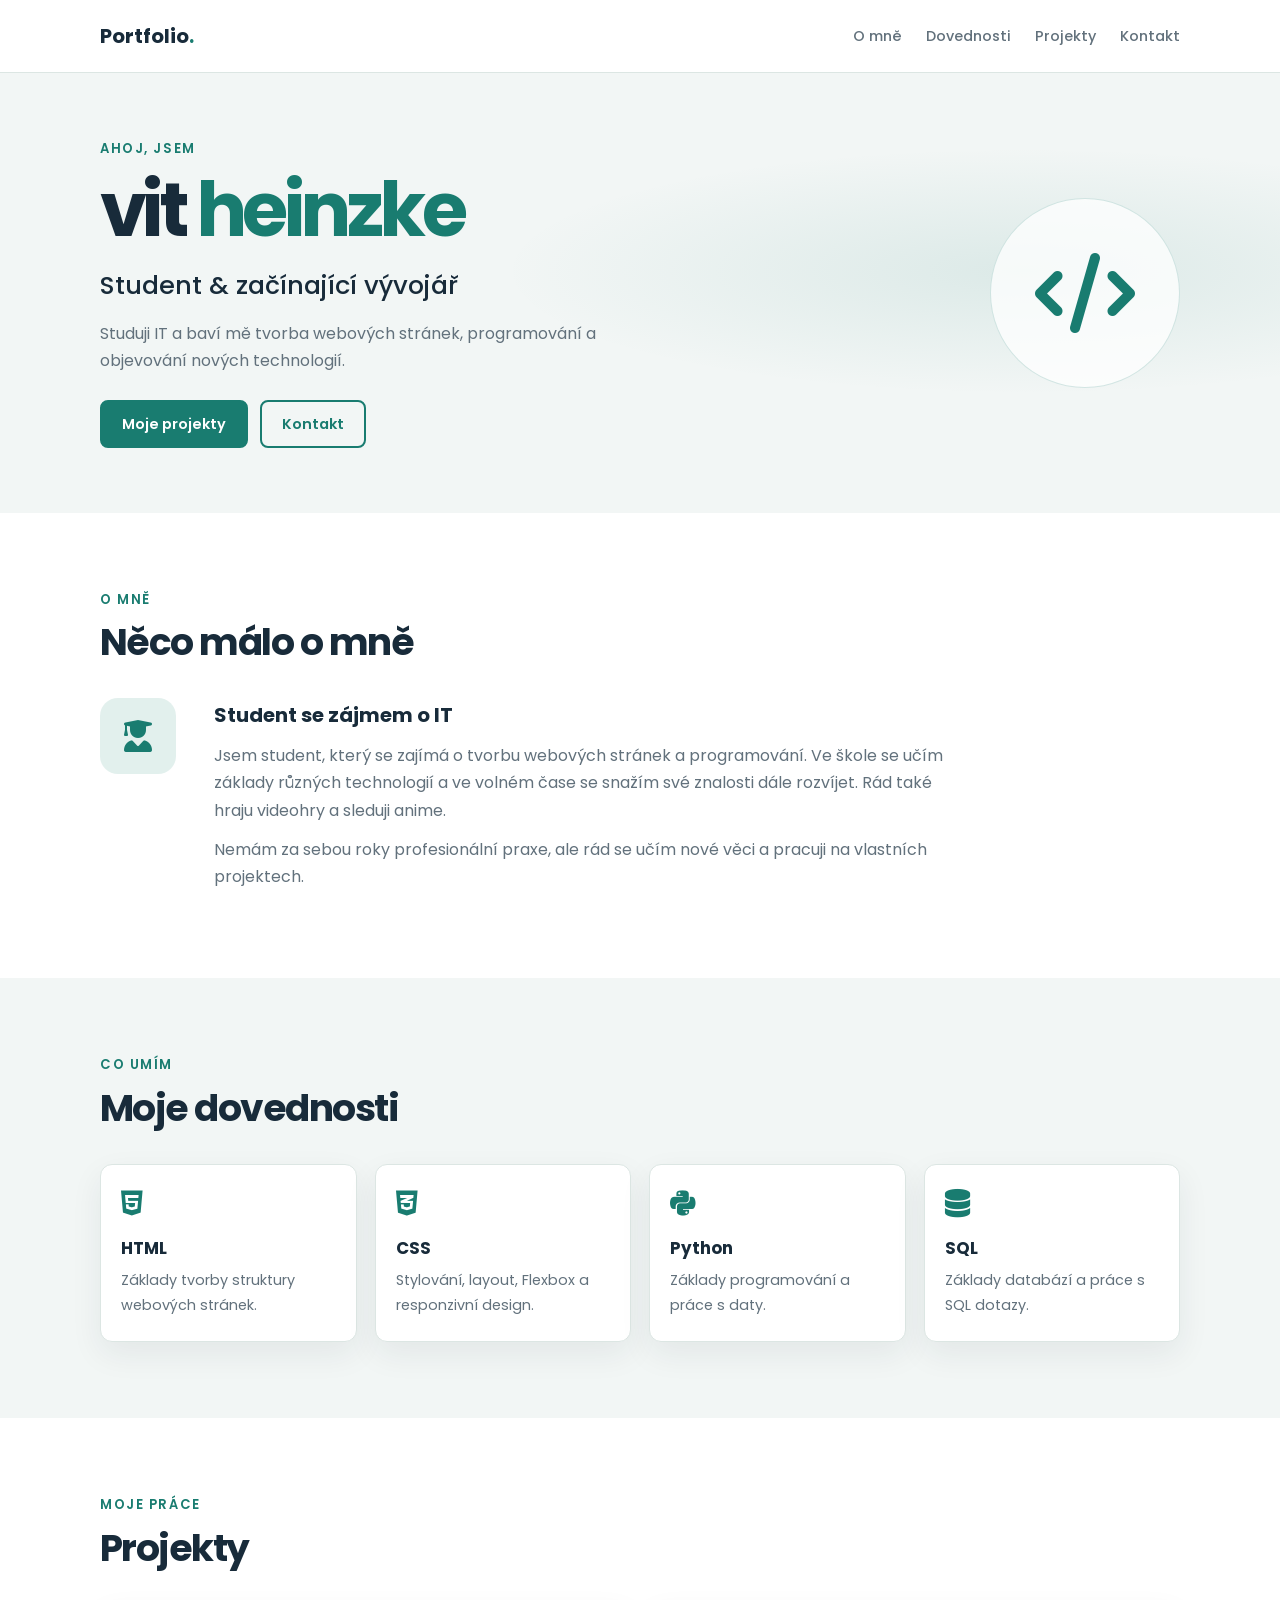
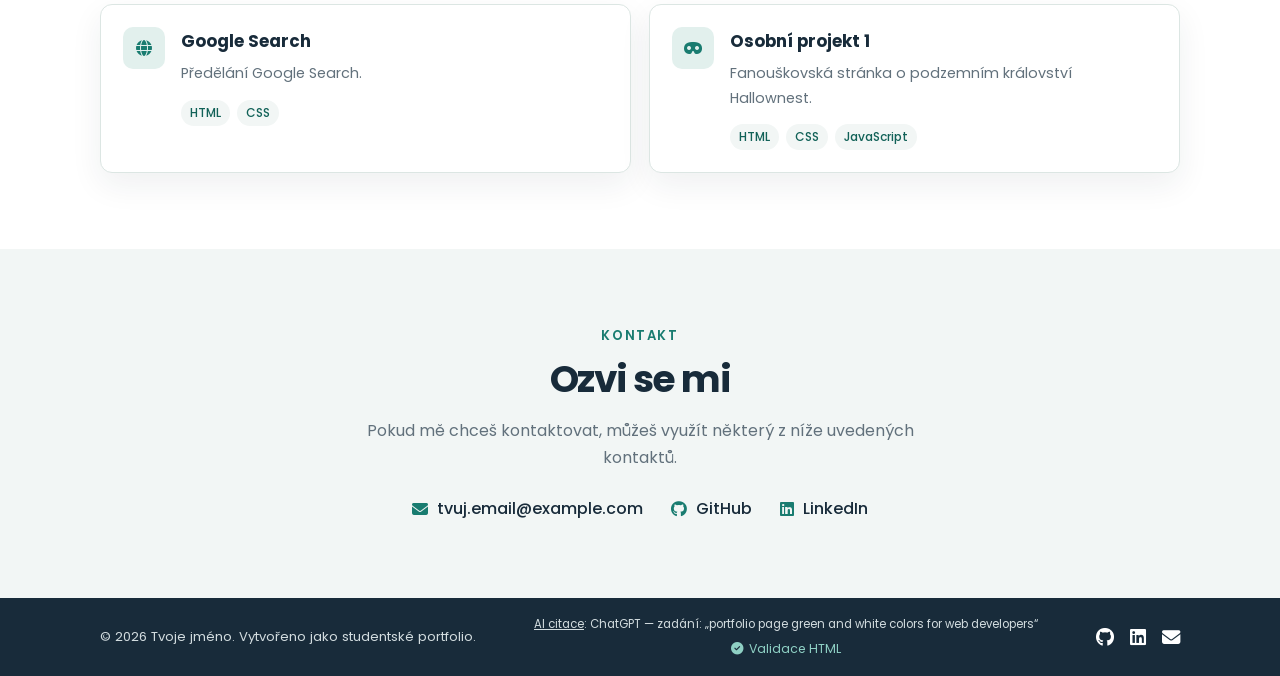
==== commit dd8bb977: "Update website and project pages Co-authored-by: Copilot <223556219+Copilot@users.noreply.github.com" ====
--- a/index.html
+++ b/index.html
@@ -171,7 +171,7 @@
 
                 <div class="projects-grid">
 
-                    <article class="project-card">
+                    <a class="project-card project-card-link" href="https://vithein.github.io/googlesearch/" target="_blank" rel="noopener noreferrer">
 
                         <div class="project-icon">
                             <i class="fa-solid fa-globe"></i>
@@ -188,37 +188,32 @@
                                 <span>HTML</span>
                                 <span>CSS</span>
                             </div>
-
-                            <p class="project-note">Odkaz na projekt doplním.</p>
-                        </div>
-
-                    </article>
-
-
-                    <article class="project-card">
+                        </div>
+
+                    </a>
+
+
+                    <a class="project-card project-card-link" href="projekt-1/index.html">
 
                         <div class="project-icon">
-                            <i class="fa-solid fa-list-check"></i>
+                            <i class="fa-solid fa-mask"></i>
                         </div>
 
                         <div class="project-content">
                             <h3>Osobní projekt 1</h3>
 
                             <p>
-                                Školní projekt zaměřený na práci s úkoly
-                                a jednoduchým uživatelským rozhraním.
+                                Fanouškovská stránka o podzemním království Hallownest.
                             </p>
 
                             <div class="tags">
                                 <span>HTML</span>
                                 <span>CSS</span>
-                                <span>JS</span>
+                                <span>JavaScript</span>
                             </div>
-
-                            <p class="project-note">Odkaz na projekt doplním.</p>
-                        </div>
-
-                    </article>
+                        </div>
+
+                    </a>
 
 
                 </div>
--- a/style.css
+++ b/style.css
@@ -288,6 +288,17 @@
     padding: 22px;
 }
 
+.project-card-link {
+    text-decoration: none;
+    transition: border-color 160ms ease, box-shadow 160ms ease, transform 160ms ease;
+}
+
+.project-card-link:hover {
+    transform: translateY(-2px);
+    border-color: var(--color-accent);
+    box-shadow: 0 16px 36px rgb(24 43 58 / 12%);
+}
+
 .project-icon {
     display: grid;
     width: 42px;
